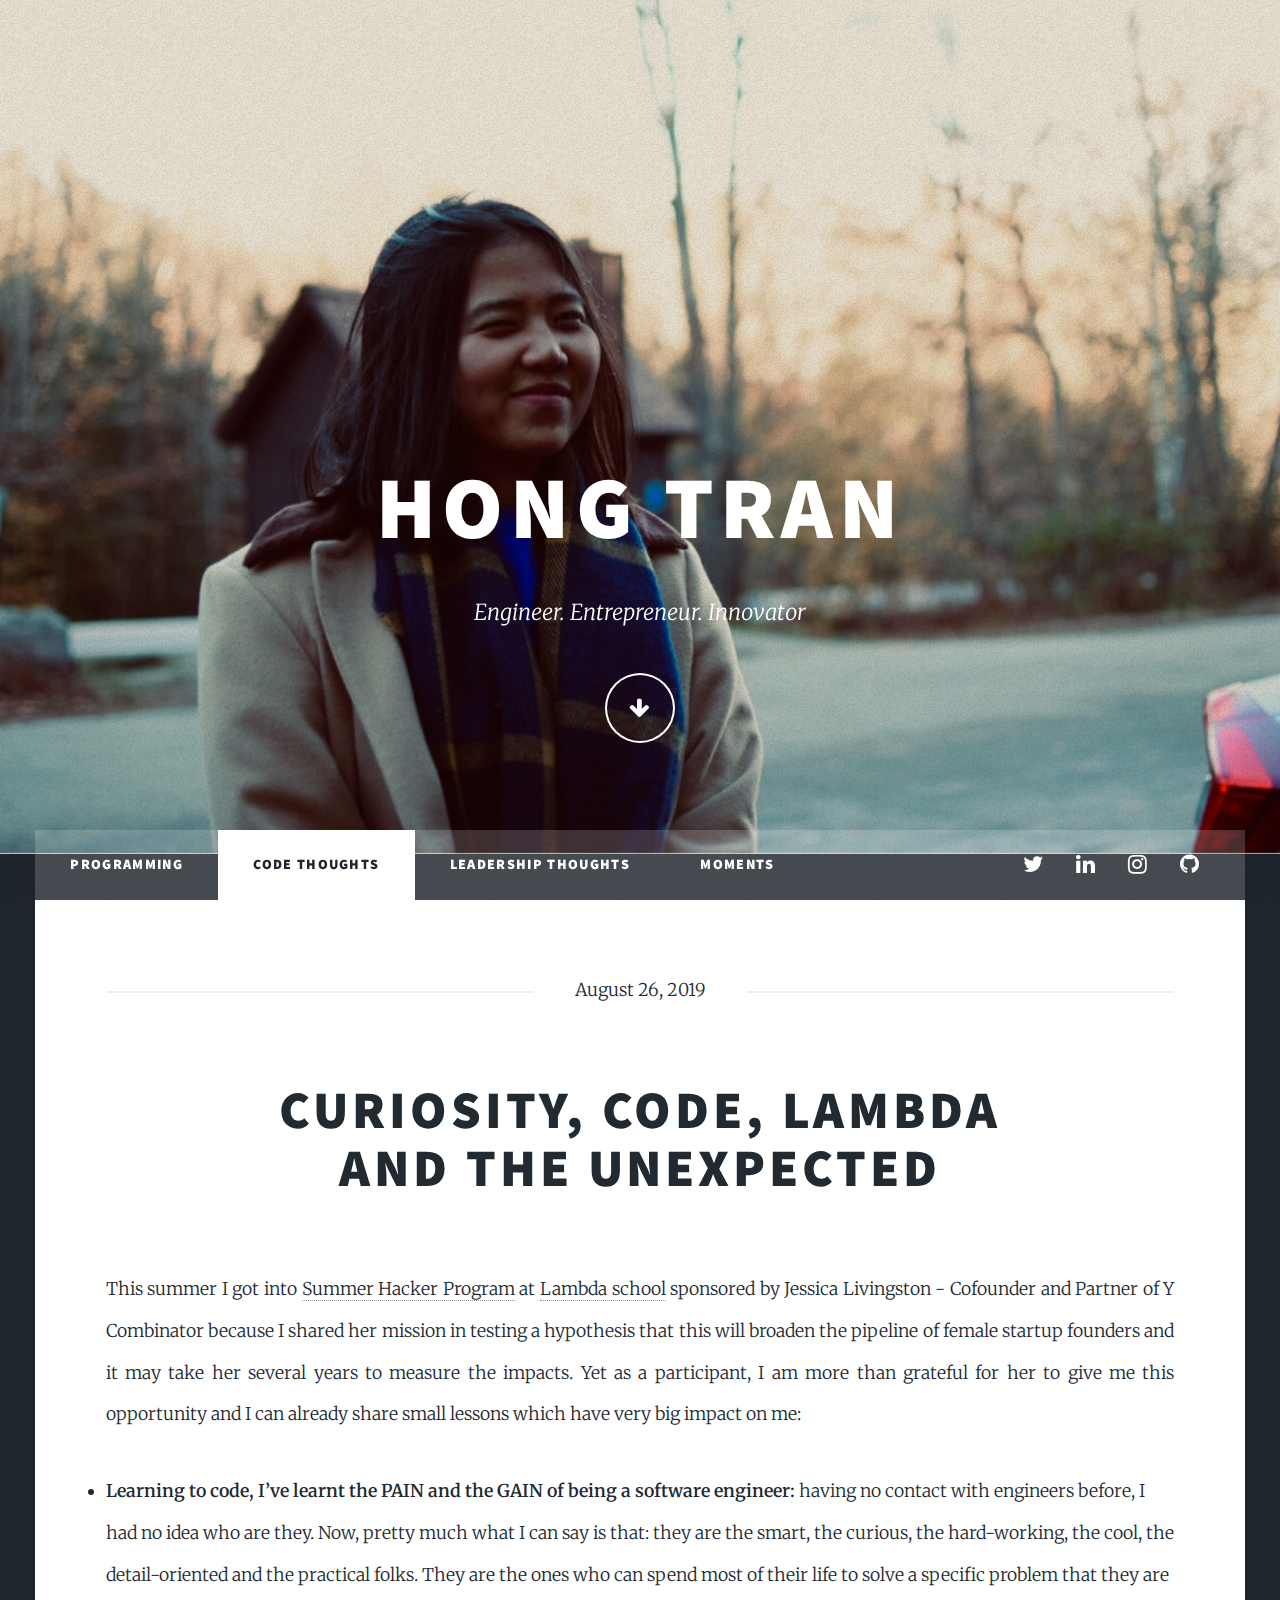
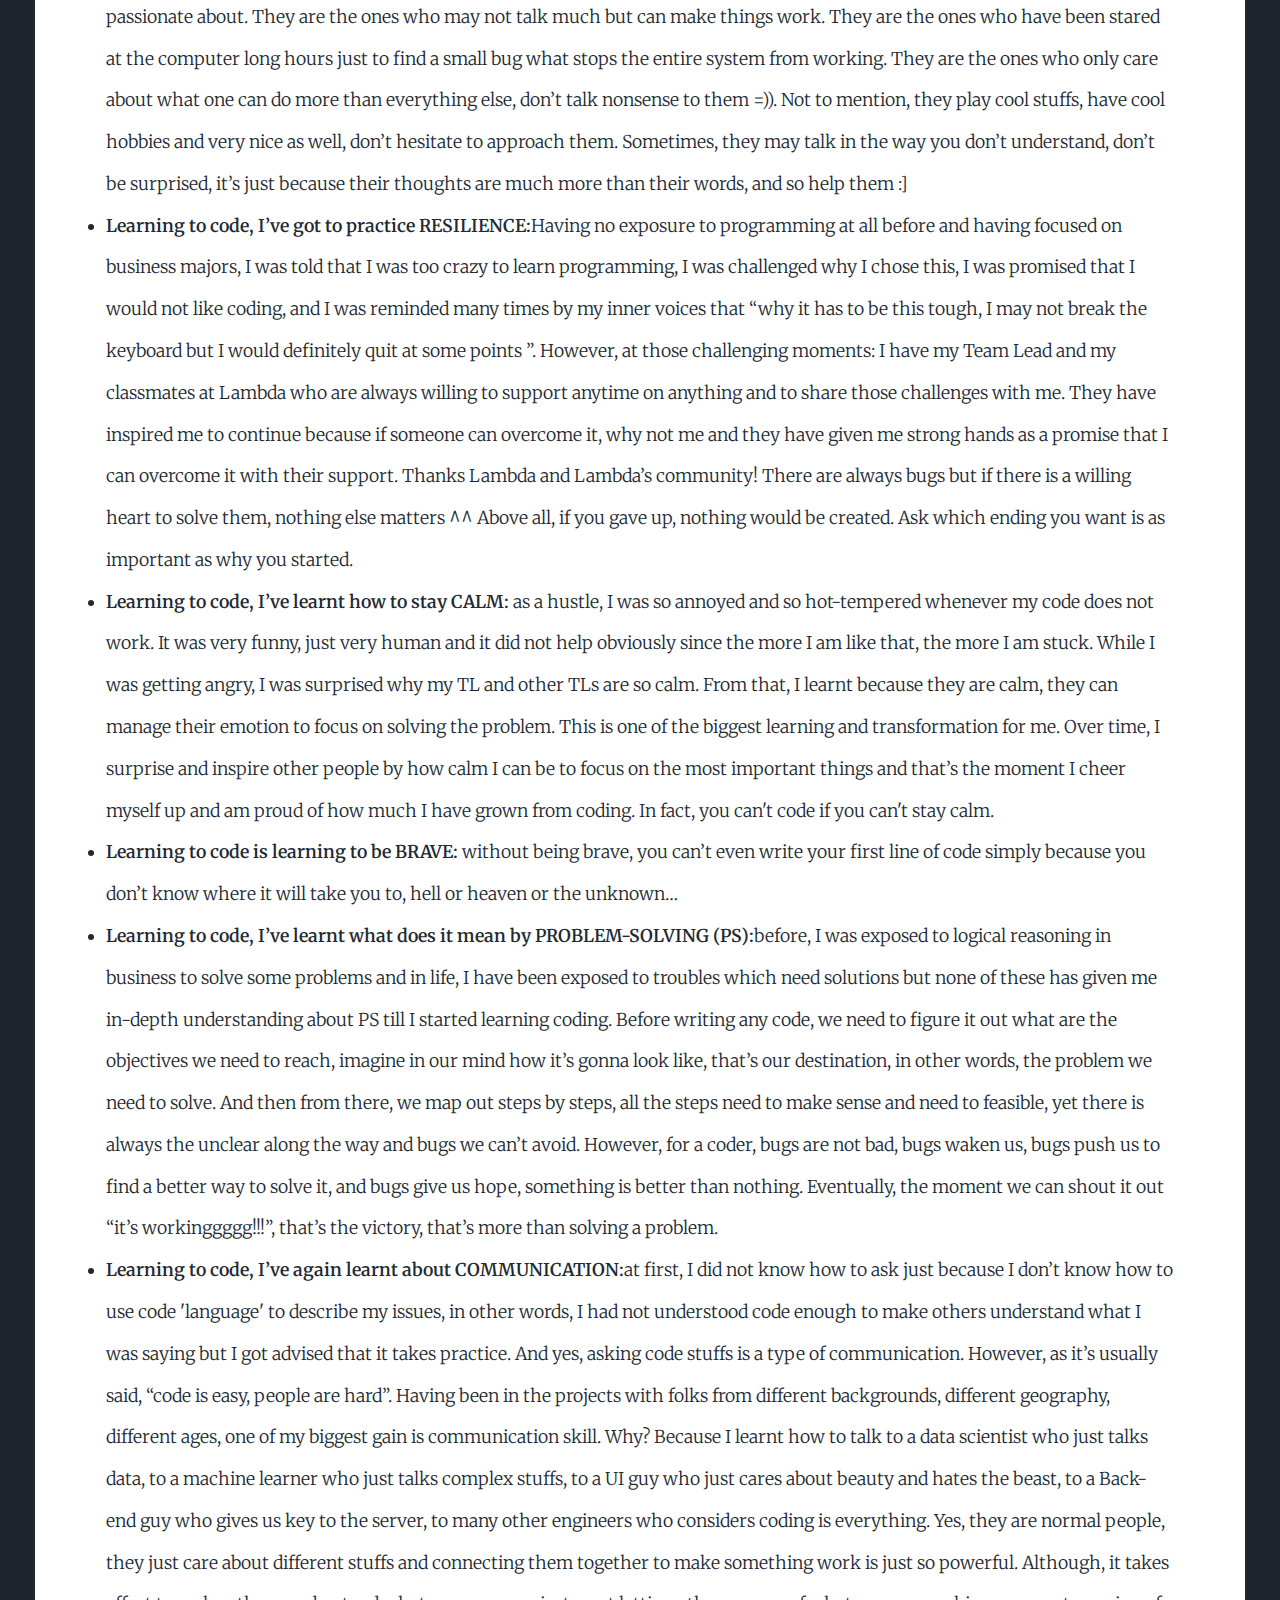
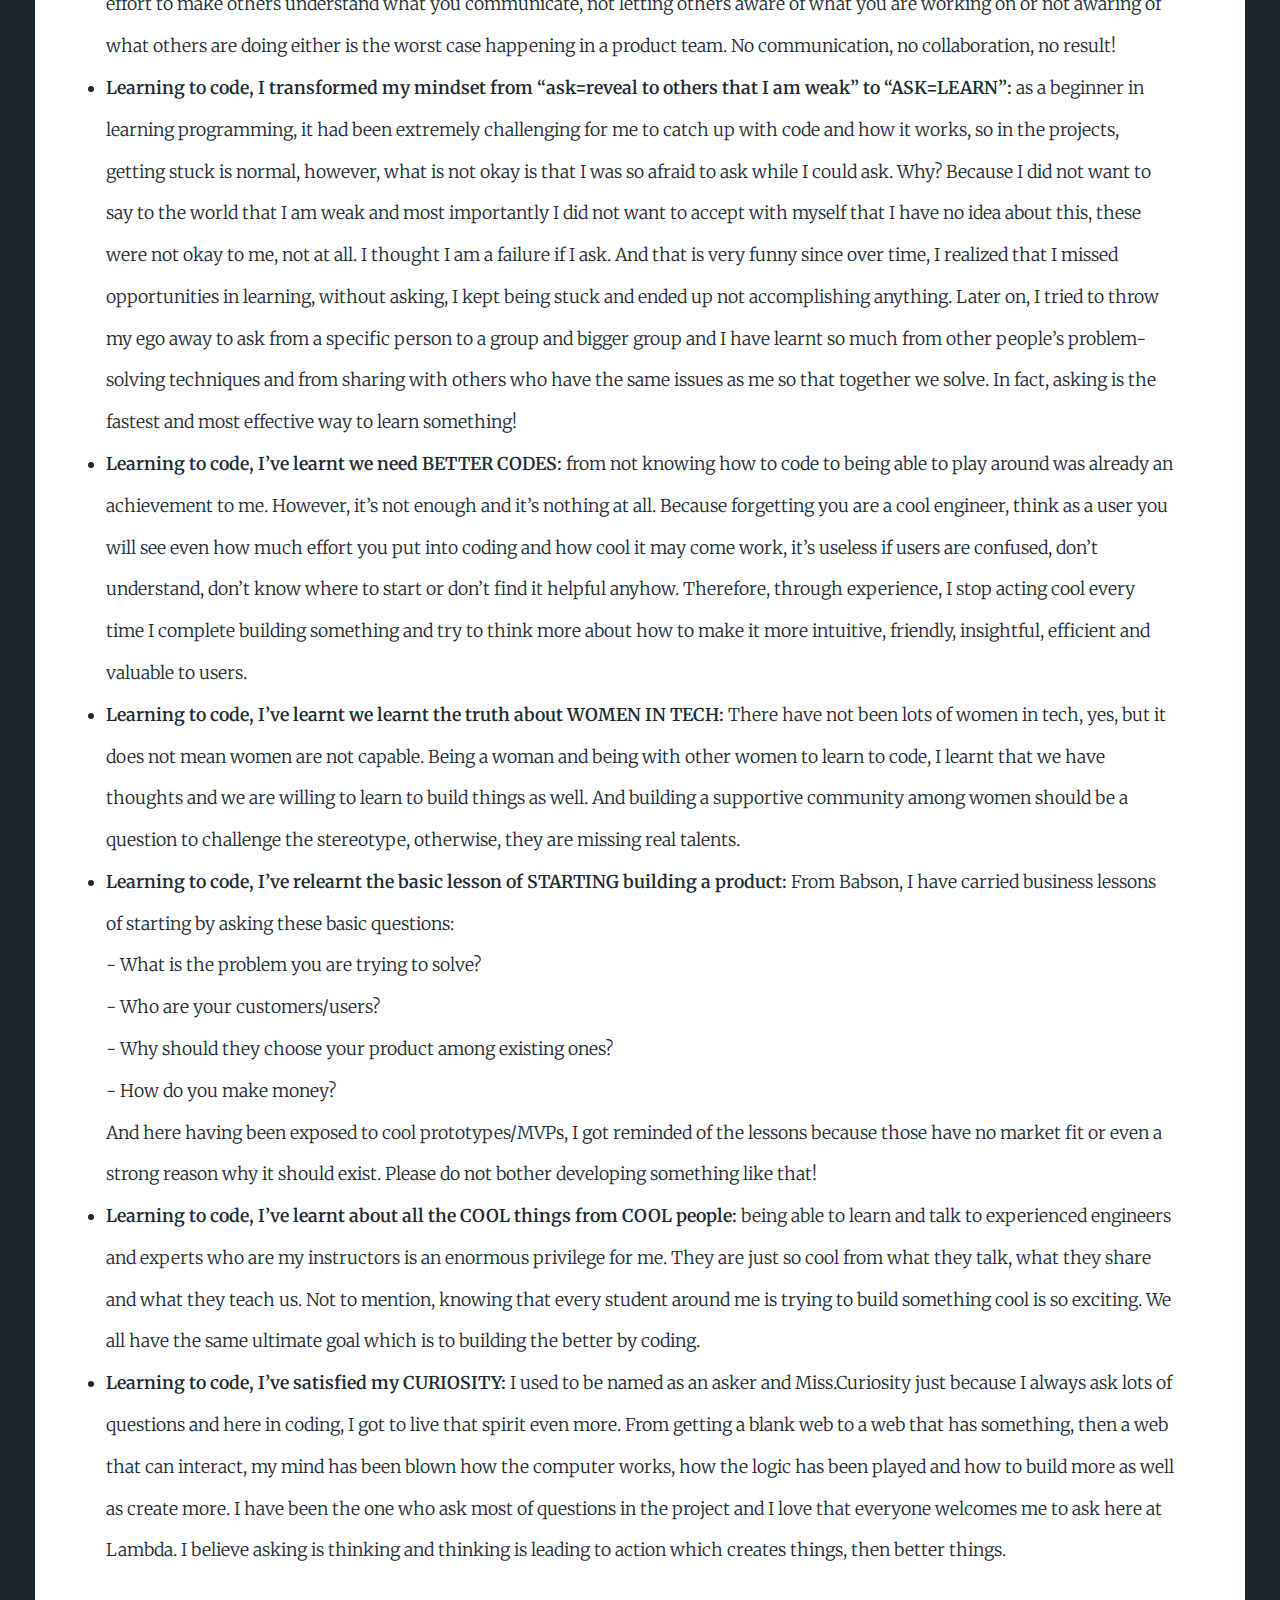
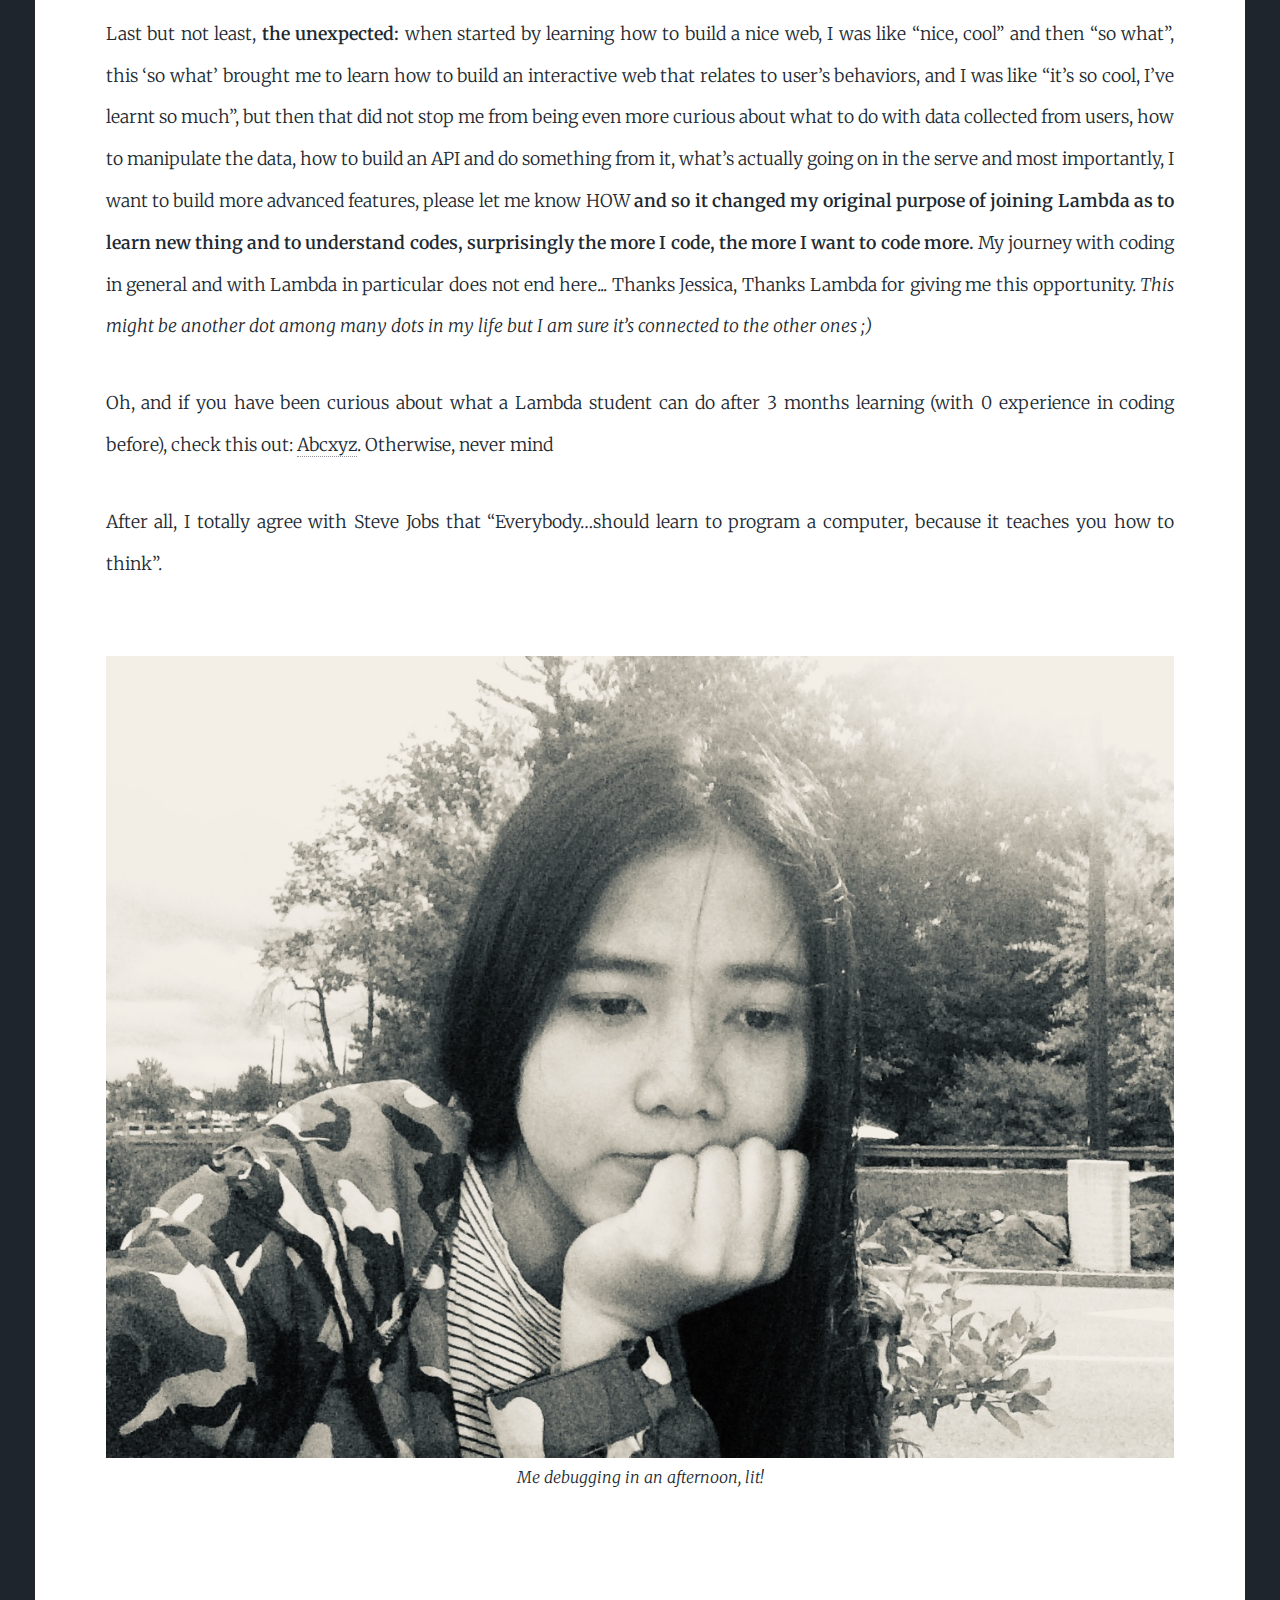
==== Code.html @ 9d44ca0e "added more" ====
<!DOCTYPE HTML>

<html>
    <head>
		<title>Hong Tran's portfolio</title>
		<meta charset="utf-8" />
		<meta name="viewport" content="width=device-width, initial-scale=1, user-scalable=no" />
		<link rel="stylesheet" href="assets/css/main.css" />
		<noscript><link rel="stylesheet" href="assets/css/noscript.css" /></noscript>
    </head>
    <body class="is-preload">
        <!-- Wrapper -->
			<div id="wrapper" class="fade-in">
                <!-- Intro -->
				<div id="intro">
                    <h1>Hong Tran</h1>
                    <p> Engineer. Entrepreneur. Innovator <a href="https://html5up.net/license"></a></p>
                        <ul class="actions">
                            <li><a href="#header" class="button icon solo fa-arrow-down scrolly">Continue</a></li>
                            </ul>
                </div>
    
                <!-- Header -->
                <header id="header">
                    <a href="Life.html" class="logo">My portfolio</a>
                </header>
    
                <!-- Nav -->
                <nav id="nav">
                    <ul class="links">
                        <!-- <li><a href="index.html">Entrepreneurship</a></li> -->
                        <li><a href="Programming.html">Programming</a></li>
                        <!-- <li><a href="Strategy.html">Strategy</a></li> -->
                        <li class="active"><a href="Code.html">Code Thoughts</a></li>
                        <li><a href="Leadership.html">Leadership Thoughts</a></li>
                        <li><a href="Moments.html">Moments</a></li>
                    </ul>
                    <ul class="icons">
                        <li><a href="https://twitter.com/hongtranjessie" class="icon fa-twitter"><span class="label">Twitter</span></a></li>
                        <li><a href="https://www.linkedin.com/in/hong-tran-35970286/" class="icon fa-linkedin"><span class="label">Facebook</span></a></li>
                        <li><a href="https://www.instagram.com/hongtrantt/" class="icon fa-instagram"><span class="label">Instagram</span></a></li>
                        <li><a href="https://github.com/Jessiehongtran" class="icon fa-github"><span class="label">GitHub</span></a></li>
                    </ul>
                </nav>
                        
    
                <!-- Main -->
                <div id="main">

                    <section class="post">
                        <header class="major">
                            <span class="date">August 26, 2019</span>
                            <h1>Curiosity, code, Lambda<br />
                                and the unexpected</h1>
                        </header>
                        <p>This summer I got into <a href="http://foundersatwork.posthaven.com/why-i-started-the-summer-hackers-program">Summer Hacker Program</a> at <a href="https://lambdaschool.com/">Lambda school</a> sponsored by Jessica Livingston - Cofounder and Partner of Y Combinator because I shared her mission in testing a hypothesis that this will broaden the pipeline of female startup founders and it may take her several years to measure the impacts. Yet as a participant, I am more than grateful for her to give me this opportunity and I can already share small lessons which have very big impact on me: </p>
                        <li><b>Learning to code, I’ve learnt the PAIN and the GAIN of being a software engineer:</b> having no contact with engineers before, I had no idea who are they. Now, pretty much what I can say is that: they are the smart, the curious, the hard-working, the cool, the detail-oriented and the practical folks. They are the ones who can spend most of their life to solve a specific problem that they are passionate about. They are the ones who may not talk much but can make things work. They are the ones who have been stared at the computer long hours just to find a small bug what stops the entire system from working. They are the ones who only care about what one can do more than everything else, don’t talk nonsense to them =)). Not to mention, they play cool stuffs, have cool hobbies and very nice as well, don’t hesitate to approach them. Sometimes, they may talk in the way you don’t understand, don’t be surprised, it’s just because their thoughts are much more than their words, and so help them :] </li>
                        <li><b>Learning to code, I’ve got to practice RESILIENCE:</b>Having no exposure to programming at all before and having focused on business majors, I was told that I was too crazy to learn programming, I was challenged why I chose this, I was promised that I would not like coding, and I was reminded many times by my inner voices that “why it has to be this tough, I may not break the keyboard but I would definitely quit at some points ”. However, at those challenging moments: I have my Team Lead and my classmates at Lambda who are always willing to support anytime on anything and to share those challenges with me. They have inspired me to continue because if someone can overcome it, why not me and they have given me strong hands as a promise that I can overcome it with their support. Thanks Lambda and Lambda’s community! There are always bugs but if there is a willing heart to solve them, nothing else matters ^^ Above all, if you gave up, nothing would be created. Ask which ending you want is as important as why you started. </li>
                        <li><b>Learning to code, I’ve learnt how to stay CALM: </b>as a hustle, I was so annoyed and so hot-tempered whenever my code does not work. It was very funny, just very human and it did not help obviously since the more I am like that, the more I am stuck. While I was getting angry, I was surprised why my TL and other TLs are so calm. From that, I learnt because they are calm, they can manage their emotion to focus on solving the problem. This is one of the biggest learning and transformation for me. Over time, I surprise and inspire other people by how calm I can be to focus on the most important things and that’s the moment I cheer myself up and am proud of how much I have grown from coding. In fact, you can't code if you can't stay calm. </li>
                        <li><b>Learning to code is learning to be BRAVE: </b>without being brave, you can’t even write your first line of code simply because you don’t know where it will take you to, hell or heaven or the unknown…</li>
                        <li><b>Learning to code, I’ve learnt what does it mean by PROBLEM-SOLVING (PS):</b>before, I was exposed to logical reasoning in business to solve some problems and in life, I have been exposed to troubles which need solutions but none of these has given me in-depth understanding about PS till I started learning coding. Before writing any code, we need to figure it out what are the objectives we need to reach, imagine in our mind how it’s gonna look like, that’s our destination, in other words, the problem we need to solve. And then from there, we map out steps by steps, all the steps need to make sense and need to feasible, yet there is always the unclear along the way and bugs we can’t avoid. However, for a coder, bugs are not bad, bugs waken us, bugs push us to find a better way to solve it, and bugs give us hope, something is better than nothing. Eventually, the moment we can shout it out “it’s workinggggg!!!”, that’s the victory, that’s more than solving a problem. </li>
                        <li><b>Learning to code, I’ve again learnt about COMMUNICATION:</b>at first, I did not know how to ask just because I don’t know how to use code 'language' to describe my issues, in other words, I had not understood code enough to make others understand what I was saying but I got advised that it takes practice. And yes, asking code stuffs is a type of communication. However, as it’s usually said, “code is easy, people are hard”. Having been in the projects with folks from different backgrounds, different geography, different ages, one of my biggest gain is communication skill. Why? Because I learnt how to talk to a data scientist who just talks data, to a machine learner who just talks complex stuffs, to a UI guy who just cares about beauty and hates the beast, to a Back-end guy who gives us key to the server, to many other engineers who considers coding is everything. Yes, they are normal people, they just care about different stuffs and connecting them together to make something work is just so powerful. Although, it takes effort to make others understand what you communicate, not letting others aware of what you are working on or not awaring of what others are doing either is the worst case happening in a product team. No communication, no collaboration, no result!</li>
                        <li><b>Learning to code, I transformed my mindset from “ask=reveal to others that I am weak” to “ASK=LEARN”: </b>as a beginner in learning programming, it had been extremely challenging for me to catch up with code and how it works, so in the projects, getting stuck is normal, however, what is not okay is that I was so afraid to ask while I could ask. Why? Because I did not want to say to the world that I am weak and most importantly I did not want to accept with myself that I have no idea about this, these were not okay to me, not at all. I thought I am a failure if I ask. And that is very funny since over time, I realized that I missed opportunities in learning, without asking, I kept being stuck and ended up not accomplishing anything. Later on, I tried to throw my ego away to ask from a specific person to a group and bigger group and I have learnt so much from other people’s problem-solving techniques and from sharing with others who have the same issues as me so that together we solve. In fact, asking is the fastest and most effective way to learn something!</li>
                        <li><b>Learning to code, I’ve learnt we need BETTER CODES: </b>from not knowing how to code to being able to play around was already an achievement to me. However, it’s not enough and it’s nothing at all. Because forgetting you are a cool engineer, think as a user you will see even how much effort you put into coding and how cool it may come work, it’s useless if users are confused, don’t understand, don’t know where to start or don’t find it helpful anyhow. Therefore, through experience, I stop acting cool every time I complete building something and try to think more about how to make it more intuitive, friendly, insightful, efficient and valuable to users.  </li>
                        <li><b>Learning to code, I’ve learnt we learnt the truth about WOMEN IN TECH: </b>There have not been lots of women in tech, yes,  but it does not mean women are not capable. Being a woman and being with other women to learn to code, I learnt that we have thoughts and we are willing to learn to build things as well. And building a supportive community among women should be a question to challenge the stereotype, otherwise, they are missing real talents. </li>
                        <li><b>Learning to code, I’ve relearnt the basic lesson of STARTING building a product: </b>From Babson, I have carried business lessons of starting by asking these basic questions: 
                        </br>-	What is the problem you are trying to solve?
                        </br>-	Who are your customers/users?
                        </br>-	Why should they choose your product among existing ones?
                        </br>-	How do you make money? 
                        </br>   And here having been exposed to cool prototypes/MVPs, I got reminded of the lessons because those have no market fit or even a strong reason why it should exist. Please do not bother developing something like that!
                            </li>
                        <li><b>Learning to code, I’ve learnt about all the COOL things from COOL people: </b>being able to learn and talk to experienced engineers and experts who are my instructors is an enormous privilege for me. They are just so cool from what they talk, what they share and what they teach us. Not to mention, knowing that every student around me is trying to build something cool is so exciting. We all have the same ultimate goal which is to building the better by coding. </li>
                        <li><b>Learning to code, I’ve satisfied my CURIOSITY: </b>I used to be named as an asker and Miss.Curiosity just because I always ask lots of questions and here in coding, I got to live that spirit even more. From getting a blank web to a web that has something, then a web that can interact, my mind has been blown how the computer works, how the logic has been played and how to build more as well as create more. I have been the one who ask most of questions in the project and I love that everyone welcomes me to ask here at Lambda. I believe asking is thinking and thinking is leading to action which creates things, then better things. </li>
                        </br><p>Last but not least, <b>the unexpected:</b> when started by learning how to build a nice web, I was like “nice, cool” and then “so what”, this ‘so what’ brought me to learn how to build an interactive web that relates to user’s behaviors, and I was like “it’s so cool, I’ve learnt so much”, but then that did not stop me from being even more curious about what to do with data collected from users, how to manipulate the data, how to build an API and do something from it, what’s actually going on in the serve and most importantly, I want to build more advanced features, please let me know HOW <b>and so it changed my original purpose of joining Lambda as to learn new thing and to understand codes, surprisingly the more I code, the more I want to code more.</b> My journey with coding in general and with Lambda in particular does not end here... Thanks Jessica, Thanks Lambda for giving me this opportunity.<i> This might be another dot among many dots in my life but I am sure it’s connected to the other ones ;)</i></p>
                        <p>
                            Oh, and if you have been curious about what a Lambda student can do after 3 months learning (with 0 experience in coding before), check this out: <a href="/Programming.html">Abcxyz</a>. Otherwise, never mind</p>
                        <p>After all, I totally agree with Steve Jobs that “Everybody…should learn to program a computer, because it teaches you how to think”. 

                        <!-- </br> <i> P/s: Being a coder is being a life long learner, if you share the passion in coding or anything relating to code, feel free to connect with me: jessiehongttt@gmail.com </i> -->
                    </p>
                        <div class="image main">
                            <img src="images/mecode.jpg" alt="" />
                            <p class="caption"><i>Me debugging in an afternoon, lit!</i></p>
                        </div>
                    </section>

                </div>
            </div>

        <!-- Scripts -->
			<script src="assets/js/jquery.min.js"></script>
			<script src="assets/js/jquery.scrollex.min.js"></script>
			<script src="assets/js/jquery.scrolly.min.js"></script>
			<script src="assets/js/browser.min.js"></script>
			<script src="assets/js/breakpoints.min.js"></script>
			<script src="assets/js/util.js"></script>
			<script src="assets/js/main.js"></script>
    </body>
</html>
---- assets/css/main.css ----
@import url(font-awesome.min.css);
@import url("https://fonts.googleapis.com/css?family=Merriweather:300,700,300italic,700italic|Source+Sans+Pro:900");

/*
	Massively by HTML5 UP
	html5up.net | @ajlkn
	Free for personal and commercial use under the CCA 3.0 license (html5up.net/license)
*/

html, body, div, span, applet, object,
iframe, h1, h2, h3, h4, h5, h6, p, blockquote,
pre, a, abbr, acronym, address, big, cite,
code, del, dfn, em, img, ins, kbd, q, s, samp,
small, strike, strong, sub, sup, tt, var, b,
u, i, center, dl, dt, dd, ol, ul, li, fieldset,
form, label, legend, table, caption, tbody,
tfoot, thead, tr, th, td, article, aside,
canvas, details, embed, figure, figcaption,
footer, header, hgroup, menu, nav, output, ruby,
section, summary, time, mark, audio, video {
	margin: 0;
	padding: 0;
	border: 0;
	font-size: 100%;
	font: inherit;
	vertical-align: baseline;}

article, aside, details, figcaption, figure,
footer, header, hgroup, menu, nav, section {
	display: block;}

body {
	line-height: 1;
}

ol, ul {
	list-style: none;
}

blockquote, q {
	quotes: none;
}

	blockquote:before, blockquote:after, q:before, q:after {
		content: '';
		content: none;
	}

table {
	border-collapse: collapse;
	border-spacing: 0;
}

body {
	-webkit-text-size-adjust: none;
}

mark {
	background-color: transparent;
	color: inherit;
}

input::-moz-focus-inner {
	border: 0;
	padding: 0;
}

input, select, textarea {
	-moz-appearance: none;
	-webkit-appearance: none;
	-ms-appearance: none;
	appearance: none;
}

/* Basic */

	@-ms-viewport {
		width: device-width;
	}

	body {
		-ms-overflow-style: scrollbar;
	}

	@media screen and (max-width: 480px) {

		html, body {
			min-width: 320px;
		}

	}

	html {
		box-sizing: border-box;
	}

	*, *:before, *:after {
		box-sizing: inherit;
	}

	body {
		background-color: #1e252d;
	}

		body.is-preload *, body.is-preload *:before, body.is-preload *:after {
			-moz-animation: none !important;
			-webkit-animation: none !important;
			-ms-animation: none !important;
			animation: none !important;
			-moz-transition: none !important;
			-webkit-transition: none !important;
			-ms-transition: none !important;
			transition: none !important;
		}

/* Type */

	html {
		font-size: 62.5%;
	}

		@media screen and (max-width: 1680px) {

			html {
				font-size: 1.2rem;
			}

		}

		@media screen and (max-width: 1280px) {

			html {
				font-size: 1.1rem;
			}

		}

		@media screen and (max-width: 360px) {

			html {
				font-size: 1.1rem;
			}

		}

	body {
		color: #212931;
	}

	body, input, select, textarea {
		font-family: "Merriweather", Georgia, serif;
		font-weight: 300;
		font-size: 1rem;
		line-height: 2.375;
	}

	a {
		-moz-transition: color 0.2s ease-in-out, background-color 0.2s ease-in-out, border-color 0.2s ease-in-out, box-shadow 0.2s ease-in-out;
		-webkit-transition: color 0.2s ease-in-out, background-color 0.2s ease-in-out, border-color 0.2s ease-in-out, box-shadow 0.2s ease-in-out;
		-ms-transition: color 0.2s ease-in-out, background-color 0.2s ease-in-out, border-color 0.2s ease-in-out, box-shadow 0.2s ease-in-out;
		transition: color 0.2s ease-in-out, background-color 0.2s ease-in-out, border-color 0.2s ease-in-out, box-shadow 0.2s ease-in-out;
		border-bottom: dotted 1px;
		text-decoration: none;
	}

		a:hover {
			border-bottom-color: transparent;
		}

	strong, b {
		font-weight: 600;
	}

	em, i {
		font-style: italic;
	}

	p {
		text-align: justify;
		margin: 0 0 2rem 0;
	}

	h1, h2, h3, h4, h5, h6 {
		font-family: "Source Sans Pro", Helvetica, sans-serif;
		font-weight: 900;
		line-height: 1.5;
		letter-spacing: 0.075em;
		text-transform: uppercase;
		margin: 0 0 1rem 0;
	}

		h1 a, h2 a, h3 a, h4 a, h5 a, h6 a {
			border-bottom: 0;
			color: inherit;
			text-decoration: none;
		}

	h1 {
		font-size: 4rem;
		line-height: 1.1;
		margin: 0 0 2rem 0;
	}

	h2 {
		font-size: 1.75rem;
		line-height: 1.3;
		margin: 0 0 1.5rem 0;
	}

	h3 {
		font-size: 1.25rem;
		margin: 0 0 1.5rem 0;
	}

	h4 {
		font-size: 1rem;
	}

	h5 {
		font-size: 0.9rem;
	}

	h6 {
		font-size: 0.8rem;
	}

	sub {
		font-size: 0.8rem;
		position: relative;
		top: 0.5rem;
	}

	sup {
		font-size: 0.8rem;
		position: relative;
		top: -0.5rem;
	}

	blockquote {
		border-left: solid 4px;
		font-style: italic;
		margin: 0 0 2rem 0;
		padding: 0.5rem 0 0.5rem 2rem;
	}

	code {
		border: solid 2px;
		font-family: "Courier New", monospace;
		font-size: 0.9rem;
		margin: 0 0.25rem;
		padding: 0.25rem 0.65rem;
	}

	pre {
		-webkit-overflow-scrolling: touch;
		font-family: "Courier New", monospace;
		font-size: 0.9rem;
		margin: 0 0 2rem 0;
	}

		pre code {
			display: block;
			line-height: 1.75;
			padding: 1rem 1.5rem;
			overflow-x: auto;
		}

	hr {
		border: 0;
		border-bottom: solid 2px;
		margin: 3rem 0;
	}

		hr.major {
			margin: 5rem 0;
		}

	.align-left {
		text-align: left;
	}

	.align-center {
		text-align: center;
	}

	.align-right {
		text-align: right;
	}

	input, select, textarea {
		color: #212931;
	}

	a {
		color: #212931;
		border-bottom-color: rgba(33, 41, 49, 0.5);
	}

		a:hover {
			border-bottom-color: transparent;
			color: #18bfef !important;
		}

	strong, b {
		color: #212931;
	}

	h1, h2, h3, h4, h5, h6 {
		color: #212931;
	}

	blockquote {
		border-left-color: #eeeeee;
	}

	code {
		background: rgba(220, 220, 220, 0.25);
		border-color: #eeeeee;
	}

	hr {
		border-bottom-color: #eeeeee;
	}

/* Row */

	.row {
		display: flex;
		flex-wrap: wrap;
		box-sizing: border-box;
		align-items: stretch;
	}

		.row > * {
			box-sizing: border-box;
		}

		.row.gtr-uniform > * > :last-child {
			margin-bottom: 0;
		}

		.row.aln-left {
			justify-content: flex-start;
		}

		.row.aln-center {
			justify-content: center;
		}

		.row.aln-right {
			justify-content: flex-end;
		}

		.row.aln-top {
			align-items: flex-start;
		}

		.row.aln-middle {
			align-items: center;
		}

		.row.aln-bottom {
			align-items: flex-end;
		}

		.row > .imp {
			order: -1;
		}

		.row > .col-1 {
			width: 8.3333333333%;
		}

		.row > .off-1 {
			margin-left: 8.3333333333%;
		}

		.row > .col-2 {
			width: 16.6666666667%;
		}

		.row > .off-2 {
			margin-left: 16.6666666667%;
		}

		.row > .col-3 {
			width: 25%;
		}

		.row > .off-3 {
			margin-left: 25%;
		}

		.row > .col-4 {
			width: 33.3333333333%;
		}

		.row > .off-4 {
			margin-left: 33.3333333333%;
		}

		.row > .col-5 {
			width: 41.6666666667%;
		}

		.row > .off-5 {
			margin-left: 41.6666666667%;
		}

		.row > .col-6 {
			width: 50%;
		}

		.row > .off-6 {
			margin-left: 50%;
		}

		.row > .col-7 {
			width: 58.3333333333%;
		}

		.row > .off-7 {
			margin-left: 58.3333333333%;
		}

		.row > .col-8 {
			width: 66.6666666667%;
		}

		.row > .off-8 {
			margin-left: 66.6666666667%;
		}

		.row > .col-9 {
			width: 75%;
		}

		.row > .off-9 {
			margin-left: 75%;
		}

		.row > .col-10 {
			width: 83.3333333333%;
		}

		.row > .off-10 {
			margin-left: 83.3333333333%;
		}

		.row > .col-11 {
			width: 91.6666666667%;
		}

		.row > .off-11 {
			margin-left: 91.6666666667%;
		}

		.row > .col-12 {
			width: 100%;
		}

		.row > .off-12 {
			margin-left: 100%;
		}

		.row.gtr-0 {
			margin-top: 0;
			margin-left: 0rem;
		}

			.row.gtr-0 > * {
				padding: 0 0 0 0rem;
			}

			.row.gtr-0.gtr-uniform {
				margin-top: 0rem;
			}

				.row.gtr-0.gtr-uniform > * {
					padding-top: 0rem;
				}

		.row.gtr-25 {
			margin-top: 0;
			margin-left: -0.375rem;
		}

			.row.gtr-25 > * {
				padding: 0 0 0 0.375rem;
			}

			.row.gtr-25.gtr-uniform {
				margin-top: -0.375rem;
			}

				.row.gtr-25.gtr-uniform > * {
					padding-top: 0.375rem;
				}

		.row.gtr-50 {
			margin-top: 0;
			margin-left: -0.75rem;
		}

			.row.gtr-50 > * {
				padding: 0 0 0 0.75rem;
			}

			.row.gtr-50.gtr-uniform {
				margin-top: -0.75rem;
			}

				.row.gtr-50.gtr-uniform > * {
					padding-top: 0.75rem;
				}

		.row {
			margin-top: 0;
			margin-left: -1.5rem;
		}

			.row > * {
				padding: 0 0 0 1.5rem;
			}

			.row.gtr-uniform {
				margin-top: -1.5rem;
			}

				.row.gtr-uniform > * {
					padding-top: 1.5rem;
				}

		.row.gtr-150 {
			margin-top: 0;
			margin-left: -2.25rem;
		}

			.row.gtr-150 > * {
				padding: 0 0 0 2.25rem;
			}

			.row.gtr-150.gtr-uniform {
				margin-top: -2.25rem;
			}

				.row.gtr-150.gtr-uniform > * {
					padding-top: 2.25rem;
				}

		.row.gtr-200 {
			margin-top: 0;
			margin-left: -3rem;
		}

			.row.gtr-200 > * {
				padding: 0 0 0 3rem;
			}

			.row.gtr-200.gtr-uniform {
				margin-top: -3rem;
			}

				.row.gtr-200.gtr-uniform > * {
					padding-top: 3rem;
				}

		@media screen and (max-width: 1680px) {

			.row {
				display: flex;
				flex-wrap: wrap;
				box-sizing: border-box;
				align-items: stretch;
			}

				.row > * {
					box-sizing: border-box;
				}

				.row.gtr-uniform > * > :last-child {
					margin-bottom: 0;
				}

				.row.aln-left {
					justify-content: flex-start;
				}

				.row.aln-center {
					justify-content: center;
				}

				.row.aln-right {
					justify-content: flex-end;
				}

				.row.aln-top {
					align-items: flex-start;
				}

				.row.aln-middle {
					align-items: center;
				}

				.row.aln-bottom {
					align-items: flex-end;
				}

				.row > .imp-xlarge {
					order: -1;
				}

				.row > .col-1-xlarge {
					width: 8.3333333333%;
				}

				.row > .off-1-xlarge {
					margin-left: 8.3333333333%;
				}

				.row > .col-2-xlarge {
					width: 16.6666666667%;
				}

				.row > .off-2-xlarge {
					margin-left: 16.6666666667%;
				}

				.row > .col-3-xlarge {
					width: 25%;
				}

				.row > .off-3-xlarge {
					margin-left: 25%;
				}

				.row > .col-4-xlarge {
					width: 33.3333333333%;
				}

				.row > .off-4-xlarge {
					margin-left: 33.3333333333%;
				}

				.row > .col-5-xlarge {
					width: 41.6666666667%;
				}

				.row > .off-5-xlarge {
					margin-left: 41.6666666667%;
				}

				.row > .col-6-xlarge {
					width: 50%;
				}

				.row > .off-6-xlarge {
					margin-left: 50%;
				}

				.row > .col-7-xlarge {
					width: 58.3333333333%;
				}

				.row > .off-7-xlarge {
					margin-left: 58.3333333333%;
				}

				.row > .col-8-xlarge {
					width: 66.6666666667%;
				}

				.row > .off-8-xlarge {
					margin-left: 66.6666666667%;
				}

				.row > .col-9-xlarge {
					width: 75%;
				}

				.row > .off-9-xlarge {
					margin-left: 75%;
				}

				.row > .col-10-xlarge {
					width: 83.3333333333%;
				}

				.row > .off-10-xlarge {
					margin-left: 83.3333333333%;
				}

				.row > .col-11-xlarge {
					width: 91.6666666667%;
				}

				.row > .off-11-xlarge {
					margin-left: 91.6666666667%;
				}

				.row > .col-12-xlarge {
					width: 100%;
				}

				.row > .off-12-xlarge {
					margin-left: 100%;
				}

				.row.gtr-0 {
					margin-top: 0;
					margin-left: 0rem;
				}

					.row.gtr-0 > * {
						padding: 0 0 0 0rem;
					}

					.row.gtr-0.gtr-uniform {
						margin-top: 0rem;
					}

						.row.gtr-0.gtr-uniform > * {
							padding-top: 0rem;
						}

				.row.gtr-25 {
					margin-top: 0;
					margin-left: -0.375rem;
				}

					.row.gtr-25 > * {
						padding: 0 0 0 0.375rem;
					}

					.row.gtr-25.gtr-uniform {
						margin-top: -0.375rem;
					}

						.row.gtr-25.gtr-uniform > * {
							padding-top: 0.375rem;
						}

				.row.gtr-50 {
					margin-top: 0;
					margin-left: -0.75rem;
				}

					.row.gtr-50 > * {
						padding: 0 0 0 0.75rem;
					}

					.row.gtr-50.gtr-uniform {
						margin-top: -0.75rem;
					}

						.row.gtr-50.gtr-uniform > * {
							padding-top: 0.75rem;
						}

				.row {
					margin-top: 0;
					margin-left: -1.5rem;
				}

					.row > * {
						padding: 0 0 0 1.5rem;
					}

					.row.gtr-uniform {
						margin-top: -1.5rem;
					}

						.row.gtr-uniform > * {
							padding-top: 1.5rem;
						}

				.row.gtr-150 {
					margin-top: 0;
					margin-left: -2.25rem;
				}

					.row.gtr-150 > * {
						padding: 0 0 0 2.25rem;
					}

					.row.gtr-150.gtr-uniform {
						margin-top: -2.25rem;
					}

						.row.gtr-150.gtr-uniform > * {
							padding-top: 2.25rem;
						}

				.row.gtr-200 {
					margin-top: 0;
					margin-left: -3rem;
				}

					.row.gtr-200 > * {
						padding: 0 0 0 3rem;
					}

					.row.gtr-200.gtr-uniform {
						margin-top: -3rem;
					}

						.row.gtr-200.gtr-uniform > * {
							padding-top: 3rem;
						}

		}

		@media screen and (max-width: 1280px) {

			.row {
				display: flex;
				flex-wrap: wrap;
				box-sizing: border-box;
				align-items: stretch;
			}

				.row > * {
					box-sizing: border-box;
				}

				.row.gtr-uniform > * > :last-child {
					margin-bottom: 0;
				}

				.row.aln-left {
					justify-content: flex-start;
				}

				.row.aln-center {
					justify-content: center;
				}

				.row.aln-right {
					justify-content: flex-end;
				}

				.row.aln-top {
					align-items: flex-start;
				}

				.row.aln-middle {
					align-items: center;
				}

				.row.aln-bottom {
					align-items: flex-end;
				}

				.row > .imp-large {
					order: -1;
				}

				.row > .col-1-large {
					width: 8.3333333333%;
				}

				.row > .off-1-large {
					margin-left: 8.3333333333%;
				}

				.row > .col-2-large {
					width: 16.6666666667%;
				}

				.row > .off-2-large {
					margin-left: 16.6666666667%;
				}

				.row > .col-3-large {
					width: 25%;
				}

				.row > .off-3-large {
					margin-left: 25%;
				}

				.row > .col-4-large {
					width: 33.3333333333%;
				}

				.row > .off-4-large {
					margin-left: 33.3333333333%;
				}

				.row > .col-5-large {
					width: 41.6666666667%;
				}

				.row > .off-5-large {
					margin-left: 41.6666666667%;
				}

				.row > .col-6-large {
					width: 50%;
				}

				.row > .off-6-large {
					margin-left: 50%;
				}

				.row > .col-7-large {
					width: 58.3333333333%;
				}

				.row > .off-7-large {
					margin-left: 58.3333333333%;
				}

				.row > .col-8-large {
					width: 66.6666666667%;
				}

				.row > .off-8-large {
					margin-left: 66.6666666667%;
				}

				.row > .col-9-large {
					width: 75%;
				}

				.row > .off-9-large {
					margin-left: 75%;
				}

				.row > .col-10-large {
					width: 83.3333333333%;
				}

				.row > .off-10-large {
					margin-left: 83.3333333333%;
				}

				.row > .col-11-large {
					width: 91.6666666667%;
				}

				.row > .off-11-large {
					margin-left: 91.6666666667%;
				}

				.row > .col-12-large {
					width: 100%;
				}

				.row > .off-12-large {
					margin-left: 100%;
				}

				.row.gtr-0 {
					margin-top: 0;
					margin-left: 0rem;
				}

					.row.gtr-0 > * {
						padding: 0 0 0 0rem;
					}

					.row.gtr-0.gtr-uniform {
						margin-top: 0rem;
					}

						.row.gtr-0.gtr-uniform > * {
							padding-top: 0rem;
						}

				.row.gtr-25 {
					margin-top: 0;
					margin-left: -0.375rem;
				}

					.row.gtr-25 > * {
						padding: 0 0 0 0.375rem;
					}

					.row.gtr-25.gtr-uniform {
						margin-top: -0.375rem;
					}

						.row.gtr-25.gtr-uniform > * {
							padding-top: 0.375rem;
						}

				.row.gtr-50 {
					margin-top: 0;
					margin-left: -0.75rem;
				}

					.row.gtr-50 > * {
						padding: 0 0 0 0.75rem;
					}

					.row.gtr-50.gtr-uniform {
						margin-top: -0.75rem;
					}

						.row.gtr-50.gtr-uniform > * {
							padding-top: 0.75rem;
						}

				.row {
					margin-top: 0;
					margin-left: -1.5rem;
				}

					.row > * {
						padding: 0 0 0 1.5rem;
					}

					.row.gtr-uniform {
						margin-top: -1.5rem;
					}

						.row.gtr-uniform > * {
							padding-top: 1.5rem;
						}

				.row.gtr-150 {
					margin-top: 0;
					margin-left: -2.25rem;
				}

					.row.gtr-150 > * {
						padding: 0 0 0 2.25rem;
					}

					.row.gtr-150.gtr-uniform {
						margin-top: -2.25rem;
					}

						.row.gtr-150.gtr-uniform > * {
							padding-top: 2.25rem;
						}

				.row.gtr-200 {
					margin-top: 0;
					margin-left: -3rem;
				}

					.row.gtr-200 > * {
						padding: 0 0 0 3rem;
					}

					.row.gtr-200.gtr-uniform {
						margin-top: -3rem;
					}

						.row.gtr-200.gtr-uniform > * {
							padding-top: 3rem;
						}

		}

		@media screen and (max-width: 980px) {

			.row {
				display: flex;
				flex-wrap: wrap;
				box-sizing: border-box;
				align-items: stretch;
			}

				.row > * {
					box-sizing: border-box;
				}

				.row.gtr-uniform > * > :last-child {
					margin-bottom: 0;
				}

				.row.aln-left {
					justify-content: flex-start;
				}

				.row.aln-center {
					justify-content: center;
				}

				.row.aln-right {
					justify-content: flex-end;
				}

				.row.aln-top {
					align-items: flex-start;
				}

				.row.aln-middle {
					align-items: center;
				}

				.row.aln-bottom {
					align-items: flex-end;
				}

				.row > .imp-medium {
					order: -1;
				}

				.row > .col-1-medium {
					width: 8.3333333333%;
				}

				.row > .off-1-medium {
					margin-left: 8.3333333333%;
				}

				.row > .col-2-medium {
					width: 16.6666666667%;
				}

				.row > .off-2-medium {
					margin-left: 16.6666666667%;
				}

				.row > .col-3-medium {
					width: 25%;
				}

				.row > .off-3-medium {
					margin-left: 25%;
				}

				.row > .col-4-medium {
					width: 33.3333333333%;
				}

				.row > .off-4-medium {
					margin-left: 33.3333333333%;
				}

				.row > .col-5-medium {
					width: 41.6666666667%;
				}

				.row > .off-5-medium {
					margin-left: 41.6666666667%;
				}

				.row > .col-6-medium {
					width: 50%;
				}

				.row > .off-6-medium {
					margin-left: 50%;
				}

				.row > .col-7-medium {
					width: 58.3333333333%;
				}

				.row > .off-7-medium {
					margin-left: 58.3333333333%;
				}

				.row > .col-8-medium {
					width: 66.6666666667%;
				}

				.row > .off-8-medium {
					margin-left: 66.6666666667%;
				}

				.row > .col-9-medium {
					width: 75%;
				}

				.row > .off-9-medium {
					margin-left: 75%;
				}

				.row > .col-10-medium {
					width: 83.3333333333%;
				}

				.row > .off-10-medium {
					margin-left: 83.3333333333%;
				}

				.row > .col-11-medium {
					width: 91.6666666667%;
				}

				.row > .off-11-medium {
					margin-left: 91.6666666667%;
				}

				.row > .col-12-medium {
					width: 100%;
				}

				.row > .off-12-medium {
					margin-left: 100%;
				}

				.row.gtr-0 {
					margin-top: 0;
					margin-left: 0rem;
				}

					.row.gtr-0 > * {
						padding: 0 0 0 0rem;
					}

					.row.gtr-0.gtr-uniform {
						margin-top: 0rem;
					}

						.row.gtr-0.gtr-uniform > * {
							padding-top: 0rem;
						}

				.row.gtr-25 {
					margin-top: 0;
					margin-left: -0.375rem;
				}

					.row.gtr-25 > * {
						padding: 0 0 0 0.375rem;
					}

					.row.gtr-25.gtr-uniform {
						margin-top: -0.375rem;
					}

						.row.gtr-25.gtr-uniform > * {
							padding-top: 0.375rem;
						}

				.row.gtr-50 {
					margin-top: 0;
					margin-left: -0.75rem;
				}

					.row.gtr-50 > * {
						padding: 0 0 0 0.75rem;
					}

					.row.gtr-50.gtr-uniform {
						margin-top: -0.75rem;
					}

						.row.gtr-50.gtr-uniform > * {
							padding-top: 0.75rem;
						}

				.row {
					margin-top: 0;
					margin-left: -1.5rem;
				}

					.row > * {
						padding: 0 0 0 1.5rem;
					}

					.row.gtr-uniform {
						margin-top: -1.5rem;
					}

						.row.gtr-uniform > * {
							padding-top: 1.5rem;
						}

				.row.gtr-150 {
					margin-top: 0;
					margin-left: -2.25rem;
				}

					.row.gtr-150 > * {
						padding: 0 0 0 2.25rem;
					}

					.row.gtr-150.gtr-uniform {
						margin-top: -2.25rem;
					}

						.row.gtr-150.gtr-uniform > * {
							padding-top: 2.25rem;
						}

				.row.gtr-200 {
					margin-top: 0;
					margin-left: -3rem;
				}

					.row.gtr-200 > * {
						padding: 0 0 0 3rem;
					}

					.row.gtr-200.gtr-uniform {
						margin-top: -3rem;
					}

						.row.gtr-200.gtr-uniform > * {
							padding-top: 3rem;
						}

		}

		@media screen and (max-width: 736px) {

			.row {
				display: flex;
				flex-wrap: wrap;
				box-sizing: border-box;
				align-items: stretch;
			}

				.row > * {
					box-sizing: border-box;
				}

				.row.gtr-uniform > * > :last-child {
					margin-bottom: 0;
				}

				.row.aln-left {
					justify-content: flex-start;
				}

				.row.aln-center {
					justify-content: center;
				}

				.row.aln-right {
					justify-content: flex-end;
				}

				.row.aln-top {
					align-items: flex-start;
				}

				.row.aln-middle {
					align-items: center;
				}

				.row.aln-bottom {
					align-items: flex-end;
				}

				.row > .imp-small {
					order: -1;
				}

				.row > .col-1-small {
					width: 8.3333333333%;
				}

				.row > .off-1-small {
					margin-left: 8.3333333333%;
				}

				.row > .col-2-small {
					width: 16.6666666667%;
				}

				.row > .off-2-small {
					margin-left: 16.6666666667%;
				}

				.row > .col-3-small {
					width: 25%;
				}

				.row > .off-3-small {
					margin-left: 25%;
				}

				.row > .col-4-small {
					width: 33.3333333333%;
				}

				.row > .off-4-small {
					margin-left: 33.3333333333%;
				}

				.row > .col-5-small {
					width: 41.6666666667%;
				}

				.row > .off-5-small {
					margin-left: 41.6666666667%;
				}

				.row > .col-6-small {
					width: 50%;
				}

				.row > .off-6-small {
					margin-left: 50%;
				}

				.row > .col-7-small {
					width: 58.3333333333%;
				}

				.row > .off-7-small {
					margin-left: 58.3333333333%;
				}

				.row > .col-8-small {
					width: 66.6666666667%;
				}

				.row > .off-8-small {
					margin-left: 66.6666666667%;
				}

				.row > .col-9-small {
					width: 75%;
				}

				.row > .off-9-small {
					margin-left: 75%;
				}

				.row > .col-10-small {
					width: 83.3333333333%;
				}

				.row > .off-10-small {
					margin-left: 83.3333333333%;
				}

				.row > .col-11-small {
					width: 91.6666666667%;
				}

				.row > .off-11-small {
					margin-left: 91.6666666667%;
				}

				.row > .col-12-small {
					width: 100%;
				}

				.row > .off-12-small {
					margin-left: 100%;
				}

				.row.gtr-0 {
					margin-top: 0;
					margin-left: 0rem;
				}

					.row.gtr-0 > * {
						padding: 0 0 0 0rem;
					}

					.row.gtr-0.gtr-uniform {
						margin-top: 0rem;
					}

						.row.gtr-0.gtr-uniform > * {
							padding-top: 0rem;
						}

				.row.gtr-25 {
					margin-top: 0;
					margin-left: -0.375rem;
				}

					.row.gtr-25 > * {
						padding: 0 0 0 0.375rem;
					}

					.row.gtr-25.gtr-uniform {
						margin-top: -0.375rem;
					}

						.row.gtr-25.gtr-uniform > * {
							padding-top: 0.375rem;
						}

				.row.gtr-50 {
					margin-top: 0;
					margin-left: -0.75rem;
				}

					.row.gtr-50 > * {
						padding: 0 0 0 0.75rem;
					}

					.row.gtr-50.gtr-uniform {
						margin-top: -0.75rem;
					}

						.row.gtr-50.gtr-uniform > * {
							padding-top: 0.75rem;
						}

				.row {
					margin-top: 0;
					margin-left: -1.5rem;
				}

					.row > * {
						padding: 0 0 0 1.5rem;
					}

					.row.gtr-uniform {
						margin-top: -1.5rem;
					}

						.row.gtr-uniform > * {
							padding-top: 1.5rem;
						}

				.row.gtr-150 {
					margin-top: 0;
					margin-left: -2.25rem;
				}

					.row.gtr-150 > * {
						padding: 0 0 0 2.25rem;
					}

					.row.gtr-150.gtr-uniform {
						margin-top: -2.25rem;
					}

						.row.gtr-150.gtr-uniform > * {
							padding-top: 2.25rem;
						}

				.row.gtr-200 {
					margin-top: 0;
					margin-left: -3rem;
				}

					.row.gtr-200 > * {
						padding: 0 0 0 3rem;
					}

					.row.gtr-200.gtr-uniform {
						margin-top: -3rem;
					}

						.row.gtr-200.gtr-uniform > * {
							padding-top: 3rem;
						}

		}

		@media screen and (max-width: 480px) {

			.row {
				display: flex;
				flex-wrap: wrap;
				box-sizing: border-box;
				align-items: stretch;
			}

				.row > * {
					box-sizing: border-box;
				}

				.row.gtr-uniform > * > :last-child {
					margin-bottom: 0;
				}

				.row.aln-left {
					justify-content: flex-start;
				}

				.row.aln-center {
					justify-content: center;
				}

				.row.aln-right {
					justify-content: flex-end;
				}

				.row.aln-top {
					align-items: flex-start;
				}

				.row.aln-middle {
					align-items: center;
				}

				.row.aln-bottom {
					align-items: flex-end;
				}

				.row > .imp-xsmall {
					order: -1;
				}

				.row > .col-1-xsmall {
					width: 8.3333333333%;
				}

				.row > .off-1-xsmall {
					margin-left: 8.3333333333%;
				}

				.row > .col-2-xsmall {
					width: 16.6666666667%;
				}

				.row > .off-2-xsmall {
					margin-left: 16.6666666667%;
				}

				.row > .col-3-xsmall {
					width: 25%;
				}

				.row > .off-3-xsmall {
					margin-left: 25%;
				}

				.row > .col-4-xsmall {
					width: 33.3333333333%;
				}

				.row > .off-4-xsmall {
					margin-left: 33.3333333333%;
				}

				.row > .col-5-xsmall {
					width: 41.6666666667%;
				}

				.row > .off-5-xsmall {
					margin-left: 41.6666666667%;
				}

				.row > .col-6-xsmall {
					width: 50%;
				}

				.row > .off-6-xsmall {
					margin-left: 50%;
				}

				.row > .col-7-xsmall {
					width: 58.3333333333%;
				}

				.row > .off-7-xsmall {
					margin-left: 58.3333333333%;
				}

				.row > .col-8-xsmall {
					width: 66.6666666667%;
				}

				.row > .off-8-xsmall {
					margin-left: 66.6666666667%;
				}

				.row > .col-9-xsmall {
					width: 75%;
				}

				.row > .off-9-xsmall {
					margin-left: 75%;
				}

				.row > .col-10-xsmall {
					width: 83.3333333333%;
				}

				.row > .off-10-xsmall {
					margin-left: 83.3333333333%;
				}

				.row > .col-11-xsmall {
					width: 91.6666666667%;
				}

				.row > .off-11-xsmall {
					margin-left: 91.6666666667%;
				}

				.row > .col-12-xsmall {
					width: 100%;
				}

				.row > .off-12-xsmall {
					margin-left: 100%;
				}

				.row.gtr-0 {
					margin-top: 0;
					margin-left: 0rem;
				}

					.row.gtr-0 > * {
						padding: 0 0 0 0rem;
					}

					.row.gtr-0.gtr-uniform {
						margin-top: 0rem;
					}

						.row.gtr-0.gtr-uniform > * {
							padding-top: 0rem;
						}

				.row.gtr-25 {
					margin-top: 0;
					margin-left: -0.375rem;
				}

					.row.gtr-25 > * {
						padding: 0 0 0 0.375rem;
					}

					.row.gtr-25.gtr-uniform {
						margin-top: -0.375rem;
					}

						.row.gtr-25.gtr-uniform > * {
							padding-top: 0.375rem;
						}

				.row.gtr-50 {
					margin-top: 0;
					margin-left: -0.75rem;
				}

					.row.gtr-50 > * {
						padding: 0 0 0 0.75rem;
					}

					.row.gtr-50.gtr-uniform {
						margin-top: -0.75rem;
					}

						.row.gtr-50.gtr-uniform > * {
							padding-top: 0.75rem;
						}

				.row {
					margin-top: 0;
					margin-left: -1.5rem;
				}

					.row > * {
						padding: 0 0 0 1.5rem;
					}

					.row.gtr-uniform {
						margin-top: -1.5rem;
					}

						.row.gtr-uniform > * {
							padding-top: 1.5rem;
						}

				.row.gtr-150 {
					margin-top: 0;
					margin-left: -2.25rem;
				}

					.row.gtr-150 > * {
						padding: 0 0 0 2.25rem;
					}

					.row.gtr-150.gtr-uniform {
						margin-top: -2.25rem;
					}

						.row.gtr-150.gtr-uniform > * {
							padding-top: 2.25rem;
						}

				.row.gtr-200 {
					margin-top: 0;
					margin-left: -3rem;
				}

					.row.gtr-200 > * {
						padding: 0 0 0 3rem;
					}

					.row.gtr-200.gtr-uniform {
						margin-top: -3rem;
					}

						.row.gtr-200.gtr-uniform > * {
							padding-top: 3rem;
						}

		}

		@media screen and (max-width: 360px) {

			.row {
				display: flex;
				flex-wrap: wrap;
				box-sizing: border-box;
				align-items: stretch;
			}

				.row > * {
					box-sizing: border-box;
				}

				.row.gtr-uniform > * > :last-child {
					margin-bottom: 0;
				}

				.row.aln-left {
					justify-content: flex-start;
				}

				.row.aln-center {
					justify-content: center;
				}

				.row.aln-right {
					justify-content: flex-end;
				}

				.row.aln-top {
					align-items: flex-start;
				}

				.row.aln-middle {
					align-items: center;
				}

				.row.aln-bottom {
					align-items: flex-end;
				}

				.row > .imp-xxsmall {
					order: -1;
				}

				.row > .col-1-xxsmall {
					width: 8.3333333333%;
				}

				.row > .off-1-xxsmall {
					margin-left: 8.3333333333%;
				}

				.row > .col-2-xxsmall {
					width: 16.6666666667%;
				}

				.row > .off-2-xxsmall {
					margin-left: 16.6666666667%;
				}

				.row > .col-3-xxsmall {
					width: 25%;
				}

				.row > .off-3-xxsmall {
					margin-left: 25%;
				}

				.row > .col-4-xxsmall {
					width: 33.3333333333%;
				}

				.row > .off-4-xxsmall {
					margin-left: 33.3333333333%;
				}

				.row > .col-5-xxsmall {
					width: 41.6666666667%;
				}

				.row > .off-5-xxsmall {
					margin-left: 41.6666666667%;
				}

				.row > .col-6-xxsmall {
					width: 50%;
				}

				.row > .off-6-xxsmall {
					margin-left: 50%;
				}

				.row > .col-7-xxsmall {
					width: 58.3333333333%;
				}

				.row > .off-7-xxsmall {
					margin-left: 58.3333333333%;
				}

				.row > .col-8-xxsmall {
					width: 66.6666666667%;
				}

				.row > .off-8-xxsmall {
					margin-left: 66.6666666667%;
				}

				.row > .col-9-xxsmall {
					width: 75%;
				}

				.row > .off-9-xxsmall {
					margin-left: 75%;
				}

				.row > .col-10-xxsmall {
					width: 83.3333333333%;
				}

				.row > .off-10-xxsmall {
					margin-left: 83.3333333333%;
				}

				.row > .col-11-xxsmall {
					width: 91.6666666667%;
				}

				.row > .off-11-xxsmall {
					margin-left: 91.6666666667%;
				}

				.row > .col-12-xxsmall {
					width: 100%;
				}

				.row > .off-12-xxsmall {
					margin-left: 100%;
				}

				.row.gtr-0 {
					margin-top: 0;
					margin-left: 0rem;
				}

					.row.gtr-0 > * {
						padding: 0 0 0 0rem;
					}

					.row.gtr-0.gtr-uniform {
						margin-top: 0rem;
					}

						.row.gtr-0.gtr-uniform > * {
							padding-top: 0rem;
						}

				.row.gtr-25 {
					margin-top: 0;
					margin-left: -0.375rem;
				}

					.row.gtr-25 > * {
						padding: 0 0 0 0.375rem;
					}

					.row.gtr-25.gtr-uniform {
						margin-top: -0.375rem;
					}

						.row.gtr-25.gtr-uniform > * {
							padding-top: 0.375rem;
						}

				.row.gtr-50 {
					margin-top: 0;
					margin-left: -0.75rem;
				}

					.row.gtr-50 > * {
						padding: 0 0 0 0.75rem;
					}

					.row.gtr-50.gtr-uniform {
						margin-top: -0.75rem;
					}

						.row.gtr-50.gtr-uniform > * {
							padding-top: 0.75rem;
						}

				.row {
					margin-top: 0;
					margin-left: -1.5rem;
				}

					.row > * {
						padding: 0 0 0 1.5rem;
					}

					.row.gtr-uniform {
						margin-top: -1.5rem;
					}

						.row.gtr-uniform > * {
							padding-top: 1.5rem;
						}

				.row.gtr-150 {
					margin-top: 0;
					margin-left: -2.25rem;
				}

					.row.gtr-150 > * {
						padding: 0 0 0 2.25rem;
					}

					.row.gtr-150.gtr-uniform {
						margin-top: -2.25rem;
					}

						.row.gtr-150.gtr-uniform > * {
							padding-top: 2.25rem;
						}

				.row.gtr-200 {
					margin-top: 0;
					margin-left: -3rem;
				}

					.row.gtr-200 > * {
						padding: 0 0 0 3rem;
					}

					.row.gtr-200.gtr-uniform {
						margin-top: -3rem;
					}

						.row.gtr-200.gtr-uniform > * {
							padding-top: 3rem;
						}

		}

/* Box */

	.box {
		border: solid 2px;
		margin-bottom: 2rem;
		padding: 1.5rem;
	}

		.box > :last-child,
		.box > :last-child > :last-child,
		.box > :last-child > :last-child > :last-child {
			margin-bottom: 0;
		}

		.box.alt {
			border: 0;
			border-radius: 0;
			padding: 0;
		}

	.box {
		border-color: #eeeeee;
	}

/* Button */

	input[type="submit"],
	input[type="reset"],
	input[type="button"],
	button,
	.button {
		-moz-appearance: none;
		-webkit-appearance: none;
		-ms-appearance: none;
		appearance: none;
		-moz-transition: background-color 0.2s ease-in-out, box-shadow 0.2s ease-in-out, color 0.2s ease-in-out;
		-webkit-transition: background-color 0.2s ease-in-out, box-shadow 0.2s ease-in-out, color 0.2s ease-in-out;
		-ms-transition: background-color 0.2s ease-in-out, box-shadow 0.2s ease-in-out, color 0.2s ease-in-out;
		transition: background-color 0.2s ease-in-out, box-shadow 0.2s ease-in-out, color 0.2s ease-in-out;
		border: 0;
		border-radius: 0;
		cursor: pointer;
		display: inline-block;
		font-family: "Source Sans Pro", Helvetica, sans-serif;
		font-size: 0.8rem;
		font-weight: 900;
		letter-spacing: 0.075em;
		height: 3rem;
		line-height: 3rem;
		padding: 0 2rem;
		text-align: center;
		text-decoration: none;
		text-transform: uppercase;
		white-space: nowrap;
	}

		input[type="submit"].icon:before,
		input[type="reset"].icon:before,
		input[type="button"].icon:before,
		button.icon:before,
		.button.icon:before {
			margin-right: 0.5rem;
		}

		input[type="submit"].icon.solo,
		input[type="reset"].icon.solo,
		input[type="button"].icon.solo,
		button.icon.solo,
		.button.icon.solo {
			position: relative;
			width: 4rem;
			height: 4rem;
			line-height: 4rem;
			border-radius: 4rem;
			text-indent: 4rem;
			overflow: hidden;
			padding: 0;
			white-space: nowrap;
		}

			input[type="submit"].icon.solo:before,
			input[type="reset"].icon.solo:before,
			input[type="button"].icon.solo:before,
			button.icon.solo:before,
			.button.icon.solo:before {
				position: absolute;
				display: block;
				top: 0;
				left: 0;
				width: inherit;
				height: inherit;
				line-height: inherit;
				font-size: 1.25rem;
				margin-right: 0;
				text-align: center;
				text-indent: 0;
			}

		input[type="submit"].fit,
		input[type="reset"].fit,
		input[type="button"].fit,
		button.fit,
		.button.fit {
			width: 100%;
		}

		input[type="submit"].small,
		input[type="reset"].small,
		input[type="button"].small,
		button.small,
		.button.small {
			font-size: 0.7rem;
			height: 2.5rem;
			line-height: 2.5rem;
			padding: 0 1.5rem;
		}

		input[type="submit"].large,
		input[type="reset"].large,
		input[type="button"].large,
		button.large,
		.button.large {
			font-size: 0.9rem;
			height: 3.5rem;
			line-height: 3.5rem;
			padding: 0 2.75rem;
		}

		@media screen and (max-width: 980px) {

			input[type="submit"],
			input[type="reset"],
			input[type="button"],
			button,
			.button {
				font-size: 0.9rem;
				height: 3.25rem;
				line-height: 3.25rem;
			}

				input[type="submit"].large,
				input[type="reset"].large,
				input[type="button"].large,
				button.large,
				.button.large {
					font-size: 1rem;
					height: 3.75rem;
					line-height: 3.75rem;
				}

		}

		input[type="submit"].disabled, input[type="submit"]:disabled,
		input[type="reset"].disabled,
		input[type="reset"]:disabled,
		input[type="button"].disabled,
		input[type="button"]:disabled,
		button.disabled,
		button:disabled,
		.button.disabled,
		.button:disabled {
			pointer-events: none;
			opacity: 0.25;
		}

	input[type="submit"],
	input[type="reset"],
	input[type="button"],
	button,
	.button {
		background-color: transparent;
		box-shadow: inset 0 0 0 2px #212931;
		color: #212931 !important;
	}

		input[type="submit"]:hover,
		input[type="reset"]:hover,
		input[type="button"]:hover,
		button:hover,
		.button:hover {
			box-shadow: inset 0 0 0 2px #18bfef;
			color: #18bfef !important;
		}

		input[type="submit"].primary,
		input[type="reset"].primary,
		input[type="button"].primary,
		button.primary,
		.button.primary {
			background-color: #212931;
			box-shadow: none;
			color: #ffffff !important;
		}

			input[type="submit"].primary:hover,
			input[type="reset"].primary:hover,
			input[type="button"].primary:hover,
			button.primary:hover,
			.button.primary:hover {
				background-color: #18bfef;
			}

/* Form */

	form {
		margin: 0 0 2rem 0;
	}

		form > :last-child {
			margin-bottom: 0;
		}

		form > .fields {
			display: -moz-flex;
			display: -webkit-flex;
			display: -ms-flex;
			display: flex;
			-moz-flex-wrap: wrap;
			-webkit-flex-wrap: wrap;
			-ms-flex-wrap: wrap;
			flex-wrap: wrap;
			width: calc(100% + 3rem);
			margin: -1.5rem 0 2rem -1.5rem;
		}

			form > .fields > .field {
				-moz-flex-grow: 0;
				-webkit-flex-grow: 0;
				-ms-flex-grow: 0;
				flex-grow: 0;
				-moz-flex-shrink: 0;
				-webkit-flex-shrink: 0;
				-ms-flex-shrink: 0;
				flex-shrink: 0;
				padding: 1.5rem 0 0 1.5rem;
				width: calc(100% - 1.5rem);
			}

				form > .fields > .field.half {
					width: calc(50% - 0.75rem);
				}

				form > .fields > .field.third {
					width: calc(100%/3 - 0.5rem);
				}

				form > .fields > .field.quarter {
					width: calc(25% - 0.375rem);
				}

		@media screen and (max-width: 480px) {

			form > .fields {
				width: calc(100% + 3rem);
				margin: -1.5rem 0 2rem -1.5rem;
			}

				form > .fields > .field {
					padding: 1.5rem 0 0 1.5rem;
					width: calc(100% - 1.5rem);
				}

					form > .fields > .field.half {
						width: calc(100% - 1.5rem);
					}

					form > .fields > .field.third {
						width: calc(100% - 1.5rem);
					}

					form > .fields > .field.quarter {
						width: calc(100% - 1.5rem);
					}

		}

	label {
		display: block;
		font-family: "Source Sans Pro", Helvetica, sans-serif;
		font-weight: 900;
		line-height: 1.5;
		letter-spacing: 0.075em;
		font-size: 0.8rem;
		text-transform: uppercase;
		margin: 0 0 0.75rem 0;
	}

		@media screen and (max-width: 980px) {

			label {
				font-size: 0.9rem;
			}

		}

	input[type="text"],
	input[type="password"],
	input[type="email"],
	select,
	textarea {
		-moz-appearance: none;
		-webkit-appearance: none;
		-ms-appearance: none;
		appearance: none;
		background: transparent;
		border-radius: 0;
		border: solid 2px;
		color: inherit;
		display: block;
		outline: 0;
		padding: 0 1rem;
		text-decoration: none;
		width: 100%;
	}

		input[type="text"]:invalid,
		input[type="password"]:invalid,
		input[type="email"]:invalid,
		select:invalid,
		textarea:invalid {
			box-shadow: none;
		}

	select {
		background-size: 1.25rem;
		background-repeat: no-repeat;
		background-position: calc(100% - 1rem) center;
		height: 3rem;
		padding-right: 3rem;
		text-overflow: ellipsis;
	}

		select:focus::-ms-value {
			background-color: transparent;
		}

		select::-ms-expand {
			display: none;
		}

	input[type="text"],
	input[type="password"],
	input[type="email"],
	select {
		height: 3rem;
	}

	textarea {
		padding: 0.75rem 1rem;
	}

	input[type="checkbox"],
	input[type="radio"] {
		-moz-appearance: none;
		-webkit-appearance: none;
		-ms-appearance: none;
		appearance: none;
		display: block;
		float: left;
		margin-right: -2rem;
		opacity: 0;
		width: 1rem;
		z-index: -1;
	}

		input[type="checkbox"] + label,
		input[type="radio"] + label {
			text-decoration: none;
			cursor: pointer;
			display: inline-block;
			font-size: 1rem;
			letter-spacing: 0;
			font-family: "Merriweather", Georgia, serif;
			text-transform: none;
			font-weight: 300;
			padding-left: 2.8rem;
			padding-right: 1rem;
			position: relative;
		}

			input[type="checkbox"] + label:before,
			input[type="radio"] + label:before {
				-moz-osx-font-smoothing: grayscale;
				-webkit-font-smoothing: antialiased;
				font-family: FontAwesome;
				font-style: normal;
				font-weight: normal;
				text-transform: none !important;
			}

			input[type="checkbox"] + label:before,
			input[type="radio"] + label:before {
				border-radius: 0;
				border: solid 2px;
				content: '';
				display: inline-block;
				height: 1.8rem;
				left: 0;
				line-height: 1.725rem;
				position: absolute;
				text-align: center;
				top: -0.125rem;
				width: 1.8rem;
			}

		input[type="checkbox"]:checked + label:before,
		input[type="radio"]:checked + label:before {
			content: '\f00c';
		}

	input[type="checkbox"] + label:before {
		border-radius: 0;
	}

	input[type="radio"] + label:before {
		border-radius: 100%;
	}

	::-webkit-input-placeholder {
		opacity: 1.0;
	}

	:-moz-placeholder {
		opacity: 1.0;
	}

	::-moz-placeholder {
		opacity: 1.0;
	}

	:-ms-input-placeholder {
		opacity: 1.0;
	}

	label {
		color: #212931;
	}

	input[type="text"],
	input[type="password"],
	input[type="email"],
	select,
	textarea {
		border-color: #eeeeee;
	}

		input[type="text"]:focus,
		input[type="password"]:focus,
		input[type="email"]:focus,
		select:focus,
		textarea:focus {
			border-color: #18bfef;
		}

	select {
		background-image: url("data:image/svg+xml;charset=utf8,%3Csvg xmlns='http://www.w3.org/2000/svg' width='40' height='40' preserveAspectRatio='none' viewBox='0 0 40 40'%3E%3Cpath d='M9.4,12.3l10.4,10.4l10.4-10.4c0.2-0.2,0.5-0.4,0.9-0.4c0.3,0,0.6,0.1,0.9,0.4l3.3,3.3c0.2,0.2,0.4,0.5,0.4,0.9 c0,0.4-0.1,0.6-0.4,0.9L20.7,31.9c-0.2,0.2-0.5,0.4-0.9,0.4c-0.3,0-0.6-0.1-0.9-0.4L4.3,17.3c-0.2-0.2-0.4-0.5-0.4-0.9 c0-0.4,0.1-0.6,0.4-0.9l3.3-3.3c0.2-0.2,0.5-0.4,0.9-0.4S9.1,12.1,9.4,12.3z' fill='%23eeeeee' /%3E%3C/svg%3E");
	}

		select option {
			background-color: #ffffff;
			color: #212931;
		}

	.select-wrapper:before {
		color: #eeeeee;
	}

	input[type="checkbox"] + label,
	input[type="radio"] + label {
		color: #212931;
	}

		input[type="checkbox"] + label:before,
		input[type="radio"] + label:before {
			border-color: #eeeeee;
		}

	input[type="checkbox"]:checked + label:before,
	input[type="radio"]:checked + label:before {
		background-color: #212931;
		border-color: #212931;
		color: #ffffff;
	}

	input[type="checkbox"]:focus + label:before,
	input[type="radio"]:focus + label:before {
		border-color: #18bfef;
	}

	::-webkit-input-placeholder {
		color: #909498 !important;
	}

	:-moz-placeholder {
		color: #909498 !important;
	}

	::-moz-placeholder {
		color: #909498 !important;
	}

	:-ms-input-placeholder {
		color: #909498 !important;
	}

	.formerize-placeholder {
		color: #909498 !important;
	}

/* Icon */

	.icon {
		text-decoration: none;
		border-bottom: none;
		position: relative;
	}

		.icon:before {
			-moz-osx-font-smoothing: grayscale;
			-webkit-font-smoothing: antialiased;
			font-family: FontAwesome;
			font-style: normal;
			font-weight: normal;
			text-transform: none !important;
		}

		.icon > .label {
			display: none;
		}

/* Image */

	.image {
		border: 0;
		display: inline-block;
		position: relative;
	}

		.image img {
			display: block;
		}

		.image.left, .image.right {
			max-width: 40%;
		}

			.image.left img, .image.right img {
				width: 100%;
			}

		.image.left {
			float: left;
			margin: 0 2rem 2rem 0;
			top: 0.75rem;
		}

		.image.right {
			float: right;
			margin: 0 0 2rem 2rem;
			top: 0.75rem;
		}

		.image.fit {
			display: block;
			/* margin: 2.5rem 0; */
			width: 100%;
			/* height: 350px; */
		}

			.image.fit:first-child {
				margin-top: 0;
			}

			.image.fit img {
				width: 400px;
				height: 350px;
			}

		.image.main {
			display: block;
			margin: 4rem 0;
			width: 100%;
		}

			.image.main:first-child {
				margin-top: 0;
			}

			.image.main img {
				width: 100%;
			}

		@media screen and (max-width: 736px) {

			.image.fit {
				margin: 2rem 0;
			}

			.image.main {
				margin: 2rem 0;
			}

		}

	a.image {
		overflow: hidden;
	}

		a.image img {
			-moz-transition: -moz-transform 0.2s ease-out;
			-webkit-transition: -webkit-transform 0.2s ease-out;
			-ms-transition: -ms-transform 0.2s ease-out;
			transition: transform 0.2s ease-out;
		}

		a.image:hover img {
			-moz-transform: scale(1.05);
			-webkit-transform: scale(1.05);
			-ms-transform: scale(1.05);
			transform: scale(1.05);
		}

/* Actions */

	ul.actions {
		display: -moz-flex;
		display: -webkit-flex;
		display: -ms-flex;
		display: flex;
		cursor: default;
		list-style: none;
		margin-left: -1rem;
		padding-left: 0;
	}

		ul.actions li {
			padding: 0 0 0 1rem;
			vertical-align: middle;
		}

		ul.actions.special {
			-moz-justify-content: center;
			-webkit-justify-content: center;
			-ms-justify-content: center;
			justify-content: center;
			width: 100%;
			margin-left: 0;
		}

			ul.actions.special li:first-child {
				padding-left: 0;
			}

		ul.actions.stacked {
			-moz-flex-direction: column;
			-webkit-flex-direction: column;
			-ms-flex-direction: column;
			flex-direction: column;
			margin-left: 0;
		}

			ul.actions.stacked li {
				padding: 1.3rem 0 0 0;
			}

				ul.actions.stacked li:first-child {
					padding-top: 0;
				}

		ul.actions.fit {
			width: calc(100% + 1rem);
		}

			ul.actions.fit li {
				-moz-flex-grow: 1;
				-webkit-flex-grow: 1;
				-ms-flex-grow: 1;
				flex-grow: 1;
				-moz-flex-shrink: 1;
				-webkit-flex-shrink: 1;
				-ms-flex-shrink: 1;
				flex-shrink: 1;
				width: 100%;
			}

				ul.actions.fit li > * {
					width: 100%;
				}

			ul.actions.fit.stacked {
				width: 100%;
			}

		@media screen and (max-width: 480px) {

			ul.actions:not(.fixed) {
				-moz-flex-direction: column;
				-webkit-flex-direction: column;
				-ms-flex-direction: column;
				flex-direction: column;
				margin-left: 0;
				width: 100% !important;
			}

				ul.actions:not(.fixed) li {
					-moz-flex-grow: 1;
					-webkit-flex-grow: 1;
					-ms-flex-grow: 1;
					flex-grow: 1;
					-moz-flex-shrink: 1;
					-webkit-flex-shrink: 1;
					-ms-flex-shrink: 1;
					flex-shrink: 1;
					padding: 1rem 0 0 0;
					text-align: center;
					width: 100%;
				}

					ul.actions:not(.fixed) li > * {
						width: 100%;
					}

					ul.actions:not(.fixed) li:first-child {
						padding-top: 0;
					}

					ul.actions:not(.fixed) li input[type="submit"],
					ul.actions:not(.fixed) li input[type="reset"],
					ul.actions:not(.fixed) li input[type="button"],
					ul.actions:not(.fixed) li button,
					ul.actions:not(.fixed) li .button {
						width: 100%;
					}

						ul.actions:not(.fixed) li input[type="submit"].icon:before,
						ul.actions:not(.fixed) li input[type="reset"].icon:before,
						ul.actions:not(.fixed) li input[type="button"].icon:before,
						ul.actions:not(.fixed) li button.icon:before,
						ul.actions:not(.fixed) li .button.icon:before {
							margin-left: -0.5rem;
						}

		}

/* Icons */

	ul.icons {
		cursor: default;
		list-style: none;
		padding-left: 0;
	}

		ul.icons li {
			display: inline-block;
			padding: 0 0.5rem 0 0;
			vertical-align: middle;
		}

			ul.icons li:last-child {
				padding-right: 0;
			}

			ul.icons li .icon:before {
				width: 2.25rem;
				height: 2.25rem;
				line-height: 2.25rem;
				display: inline-block;
				text-align: center;
				border-radius: 100%;
				font-size: 1.25rem;
			}

		ul.icons.alt li .icon:before {
			-moz-transition: color 0.2s ease-in-out, background-color 0.2s ease-in-out, border-color 0.2s ease-in-out, box-shadow 0.2s ease-in-out;
			-webkit-transition: color 0.2s ease-in-out, background-color 0.2s ease-in-out, border-color 0.2s ease-in-out, box-shadow 0.2s ease-in-out;
			-ms-transition: color 0.2s ease-in-out, background-color 0.2s ease-in-out, border-color 0.2s ease-in-out, box-shadow 0.2s ease-in-out;
			transition: color 0.2s ease-in-out, background-color 0.2s ease-in-out, border-color 0.2s ease-in-out, box-shadow 0.2s ease-in-out;
			font-size: 1rem;
		}

/* List */

	ol {
		list-style: decimal;
		margin: 0 0 2rem 0;
		padding-left: 1.25rem;
	}

		ol li {
			padding-left: 0.25rem;
		}

	ul {
		list-style: disc;
		margin: 0 0 2rem 0;
		padding-left: 1rem;
	}

		ul li {
			padding-left: 0.5rem;
		}

		ul.divided {
			list-style: none;
			padding-left: 0;
		}

			ul.divided li {
				border-top: solid 1px;
				padding: 0.5rem 0;
			}

				ul.divided li:first-child {
					border-top: 0;
					padding-top: 0;
				}

	dl {
		margin: 0 0 2rem 0;
	}

		dl dt {
			display: block;
			font-weight: 600;
			margin: 0 0 1rem 0;
		}

		dl dd {
			margin-left: 2rem;
		}

	ul.divided li {
		border-top-color: #eeeeee;
	}

	ul.icons li a.icon:hover:before {
		color: #18bfef;
	}

	ul.icons.alt li .icon:before {
		box-shadow: inset 0 0 0 2px #eeeeee;
	}

	ul.icons.alt li a.icon:hover:before {
		box-shadow: inset 0 0 0 2px #18bfef;
	}

/* Section/Article */

	section.special, article.special {
		text-align: center;
	}

	header {
		cursor: default;
	}

		header > .date {
			display: block;
			font-size: 0.8rem;
			height: 1;
			margin: 0 0 1rem 0;
			position: relative;
		}

		header > p {
			font-style: italic;
		}

		header > h1 + p {
			font-size: 1.1rem;
			margin-top: -0.5rem;
			line-height: 2;
		}

		header > h2 + p {
			font-size: 1rem;
			margin-top: -0.75rem;
		}

		header > h3 + p {
			font-size: 0.9rem;
			margin-top: -0.75rem;
		}

		header > h4 + p {
			font-size: 0.8rem;
			margin-top: -0.75rem;
		}

		header.major {
			margin: 0 0 4rem 0;
			text-align: center;
		}

			header.major > :last-child {
				margin-bottom: 0;
			}

			header.major > p {
				margin-top: 0;
				text-align: center;
			}

			header.major > .date {
				font-size: 1rem;
				margin: 0 0 4rem 0;
			}

				header.major > .date:before, header.major > .date:after {
					content: '';
					display: block;
					position: absolute;
					top: 50%;
					width: calc(50% - 6rem);
					border-top: solid 2px;
				}

				header.major > .date:before {
					left: 0;
				}

				header.major > .date:after {
					right: 0;
				}

		@media screen and (max-width: 980px) {

			header br {
				display: none;
			}

		}

		@media screen and (max-width: 736px) {

			header.major {
				margin: 0 0 2rem 0;
			}

		}

	header.major .date:before, header.major .date:after {
		border-top-color: #eeeeee;
	}

/* Table */

	.table-wrapper {
		-webkit-overflow-scrolling: touch;
		overflow-x: auto;
	}

	table {
		margin: 0 0 2rem 0;
		width: 100%;
	}

		table tbody tr {
			border: solid 1px;
			border-left: 0;
			border-right: 0;
		}

		table td {
			padding: 0.75rem 0.75rem;
		}

		table th {
			font-family: "Source Sans Pro", Helvetica, sans-serif;
			font-size: 0.8rem;
			font-weight: 900;
			letter-spacing: 0.075em;
			line-height: 1.5;
			padding: 0 0.75rem 0.75rem 0.75rem;
			text-align: left;
			text-transform: uppercase;
		}

			@media screen and (max-width: 980px) {

				table th {
					font-size: 0.9rem;
				}

			}

		table thead {
			border-bottom: solid 2px;
		}

		table tfoot {
			border-top: solid 2px;
		}

		table.alt {
			border-collapse: separate;
		}

			table.alt tbody tr td {
				border: solid 1px;
				border-left-width: 0;
				border-top-width: 0;
			}

				table.alt tbody tr td:first-child {
					border-left-width: 1px;
				}

			table.alt tbody tr:first-child td {
				border-top-width: 1px;
			}

			table.alt thead {
				border-bottom: 0;
			}

			table.alt tfoot {
				border-top: 0;
			}

	table tbody tr {
		border-color: #eeeeee;
	}

		table tbody tr:nth-child(2n + 1) {
			background-color: rgba(220, 220, 220, 0.25);
		}

	table th {
		color: #212931;
	}

	table thead {
		border-bottom-color: #eeeeee;
	}

	table tfoot {
		border-top-color: #eeeeee;
	}

	table.alt tbody tr td {
		border-color: #eeeeee;
	}

/* Pagination */

	.pagination {
		display: -moz-inline-flex;
		display: -webkit-inline-flex;
		display: -ms-inline-flex;
		display: inline-flex;
		-moz-user-select: none;
		-webkit-user-select: none;
		-ms-user-select: none;
		user-select: none;
		cursor: default;
		list-style: none;
		margin: 0 0 2rem 2px;
		padding: 0;
	}

		.pagination a, .pagination span {
			-moz-transition: background-color 0.2s ease-in-out, border-color 0.2s ease-in-out, box-shadow 0.2s ease-in-out, color 0.2s ease-in-out;
			-webkit-transition: background-color 0.2s ease-in-out, border-color 0.2s ease-in-out, box-shadow 0.2s ease-in-out, color 0.2s ease-in-out;
			-ms-transition: background-color 0.2s ease-in-out, border-color 0.2s ease-in-out, box-shadow 0.2s ease-in-out, color 0.2s ease-in-out;
			transition: background-color 0.2s ease-in-out, border-color 0.2s ease-in-out, box-shadow 0.2s ease-in-out, color 0.2s ease-in-out;
			border: solid 2px;
			display: inline-block;
			font-family: "Source Sans Pro", Helvetica, sans-serif;
			font-size: 0.8rem;
			font-weight: 900;
			height: 3rem;
			letter-spacing: 0.075em;
			line-height: calc(3rem - 4px);
			margin-left: -2px;
			min-width: 3rem;
			position: relative;
			text-align: center;
			text-decoration: none;
			text-transform: uppercase;
		}

		.pagination .next, .pagination .previous {
			text-decoration: none;
			padding: 0 1.75rem;
		}

			.pagination .next:before, .pagination .previous:before {
				-moz-osx-font-smoothing: grayscale;
				-webkit-font-smoothing: antialiased;
				font-family: FontAwesome;
				font-style: normal;
				font-weight: normal;
				text-transform: none !important;
			}

			.pagination .next:before, .pagination .previous:before {
				display: inline-block;
				color: inherit !important;
			}

		.pagination .previous:before {
			content: '\f104';
			margin-right: 0.9375em;
		}

		.pagination .next:before {
			content: '\f105';
			float: right;
			margin-left: 0.9375em;
		}

		@media screen and (max-width: 980px) {

			.pagination a, .pagination span {
				font-size: 0.9rem;
			}

		}

		@media screen and (max-width: 480px) {

			.pagination .page, .pagination .extra {
				display: none;
			}

		}

	.pagination a, .pagination span {
		border-color: #eeeeee;
	}

	.pagination a {
		color: #212931 !important;
	}

		.pagination a:hover {
			color: #18bfef !important;
			border-color: #18bfef;
			z-index: 1;
		}

			.pagination a:hover + a, .pagination a:hover + span {
				border-left-color: #18bfef;
			}

		.pagination a.active {
			background-color: #eeeeee;
		}

	.pagination span {
		color: #eeeeee;
	}

/* Wrapper */

	#wrapper {
		-moz-transition: opacity 0.5s ease;
		-webkit-transition: opacity 0.5s ease;
		-ms-transition: opacity 0.5s ease;
		transition: opacity 0.5s ease;
		position: relative;
		z-index: 1;
		overflow: hidden;
	}

		#wrapper > .bg {
			position: absolute;
			top: 0;
			left: 0;
			width: 100%;
			height: 100%;
			background-color: #212931;
			background-image: url("../../images/overlay.png"), linear-gradient(0deg, rgba(0, 0, 0, 0.1), rgba(0, 0, 0, 0.1)), url("../../images/IMG_1373.jpg");
			background-size: auto,								auto,														100% auto;
			background-position: center,								center,														top center;
			background-repeat: repeat,								no-repeat,													no-repeat;
			background-attachment: scroll,								scroll,														scroll;
			z-index: -1;
		}

			#wrapper > .bg.fixed {
				position: fixed;
				width: 100vw;
				height: 100vh;
			}

		#wrapper.fade-in:before {
			pointer-events: none;
			-moz-transition: opacity 1s ease-in-out;
			-webkit-transition: opacity 1s ease-in-out;
			-ms-transition: opacity 1s ease-in-out;
			transition: opacity 1s ease-in-out;
			-moz-transition-delay: 0.75s;
			-webkit-transition-delay: 0.75s;
			-ms-transition-delay: 0.75s;
			transition-delay: 0.75s;
			background: #1e252d;
			content: '';
			display: block;
			height: 100%;
			left: 0;
			opacity: 0;
			position: fixed;
			top: 0;
			width: 100%;
		}

		body.is-preload #wrapper.fade-in:before {
			opacity: 1;
		}

		@media screen and (orientation: portrait) {

			#wrapper > .bg {
				background-size: auto,								auto,														auto 175%;
			}

		}

/* Intro */

	#intro {
		color: #ffffff;
		padding: 8rem 4rem 6rem 4rem ;
		-moz-align-items: center;
		-webkit-align-items: center;
		-ms-align-items: center;
		align-items: center;
		display: -moz-flex;
		display: -webkit-flex;
		display: -ms-flex;
		display: flex;
		-moz-flex-direction: column;
		-webkit-flex-direction: column;
		-ms-flex-direction: column;
		flex-direction: column;
		-moz-justify-content: -moz-flex-end;
		-webkit-justify-content: -webkit-flex-end;
		-ms-justify-content: -ms-flex-end;
		justify-content: flex-end;
		-moz-transition: opacity 1s ease, -moz-transform 1s ease;
		-webkit-transition: opacity 1s ease, -webkit-transform 1s ease;
		-ms-transition: opacity 1s ease, -ms-transform 1s ease;
		transition: opacity 1s ease, transform 1s ease;
		position: relative;
		cursor: default;
		text-align: center;
		z-index: 1;
		min-height: 100vh;
	}

		#intro input, #intro select, #intro textarea {
			color: #ffffff;
		}

		#intro a {
			color: #ffffff;
			border-bottom-color: rgba(255, 255, 255, 0.5);
		}

			#intro a:hover {
				border-bottom-color: transparent;
				color: #252727 !important;
			}

		#intro strong, #intro b {
			color: #ffffff;
		}

		#intro h1, #intro h2, #intro h3, #intro h4, #intro h5, #intro h6 {
			color: #ffffff;
		}

		#intro blockquote {
			border-left-color: #ffffff;
		}

		#intro code {
			background: rgba(255, 255, 255, 0.075);
			border-color: #ffffff;
		}

		#intro hr {
			border-bottom-color: #ffffff;
		}

		#intro input[type="submit"],
		#intro input[type="reset"],
		#intro input[type="button"],
		#intro button,
		#intro .button {
			background-color: transparent;
			box-shadow: inset 0 0 0 2px #ffffff;
			color: #ffffff !important;
		}

			#intro input[type="submit"]:hover,
			#intro input[type="reset"]:hover,
			#intro input[type="button"]:hover,
			#intro button:hover,
			#intro .button:hover {
				box-shadow: inset 0 0 0 2px #252727;
				color: #252727 !important;
			}

			#intro input[type="submit"].primary,
			#intro input[type="reset"].primary,
			#intro input[type="button"].primary,
			#intro button.primary,
			#intro .button.primary {
				background-color: #ffffff;
				box-shadow: none;
				color: #1e252d !important;
			}

				#intro input[type="submit"].primary:hover,
				#intro input[type="reset"].primary:hover,
				#intro input[type="button"].primary:hover,
				#intro button.primary:hover,
				#intro .button.primary:hover {
					background-color: #252727;
				}

		#intro h1 {
			font-size: 5rem;
			line-height: 1;
		}

		#intro p {
			font-size: 1.25rem;
			font-style: italic;
			margin-top: -0.25rem;
			text-align: center;
		}

		#intro + #header {
			margin-top: -20rem;
		}

			#intro + #header .logo {
				-moz-transform: translateY(2rem);
				-webkit-transform: translateY(2rem);
				-ms-transform: translateY(2rem);
				transform: translateY(2rem);
				opacity: 0;
				visibility: hidden;
			}

		#intro.hidden {
			pointer-events: none;
			-moz-transform: translateY(2rem);
			-webkit-transform: translateY(2rem);
			-ms-transform: translateY(2rem);
			transform: translateY(2rem);
			-moz-transition: opacity 0.5s ease, -moz-transform 0.5s ease, visibility 0.5s;
			-webkit-transition: opacity 0.5s ease, -webkit-transform 0.5s ease, visibility 0.5s;
			-ms-transition: opacity 0.5s ease, -ms-transform 0.5s ease, visibility 0.5s;
			transition: opacity 0.5s ease, transform 0.5s ease, visibility 0.5s;
			opacity: 0;
			visibility: hidden;
		}

			#intro.hidden + #header .logo {
				-moz-transform: translateY(0);
				-webkit-transform: translateY(0);
				-ms-transform: translateY(0);
				transform: translateY(0);
				opacity: 1;
				visibility: visible;
			}

		body.is-preload #intro {
			-moz-transform: translateY(2rem);
			-webkit-transform: translateY(2rem);
			-ms-transform: translateY(2rem);
			transform: translateY(2rem);
			opacity: 0;
		}

			body.is-preload #intro:not(.hidden) + #header + #nav {
				-moz-transform: translateY(4rem);
				-webkit-transform: translateY(4rem);
				-ms-transform: translateY(4rem);
				transform: translateY(4rem);
				opacity: 0;
			}

		@media screen and (max-width: 980px) {

			#intro {
				padding: 4rem 4rem 2rem 4rem ;
				min-height: 90vh;
			}

				#intro p br {
					display: none;
				}

				#intro + #header {
					margin-top: -14rem;
				}

		}

		@media screen and (max-width: 736px) {

			#intro {
				padding: 3rem 2rem 1rem 2rem ;
				min-height: 80vh;
			}

				#intro h1 {
					font-size: 3.25rem;
					line-height: 1.1;
					margin-bottom: 1rem;
				}

				#intro p {
					font-size: 1rem;
					margin-top: 0rem;
				}

				#intro .actions {
					display: none;
				}

		}

/* Header */

	#header {
		color: #ffffff;
		-moz-align-items: center;
		-webkit-align-items: center;
		-ms-align-items: center;
		align-items: center;
		display: -moz-flex;
		display: -webkit-flex;
		display: -ms-flex;
		display: flex;
		-moz-flex-direction: column;
		-webkit-flex-direction: column;
		-ms-flex-direction: column;
		flex-direction: column;
		-moz-justify-content: -moz-flex-end;
		-webkit-justify-content: -webkit-flex-end;
		-ms-justify-content: -ms-flex-end;
		justify-content: flex-end;
		pointer-events: none;
		-moz-user-select: none;
		-webkit-user-select: none;
		-ms-user-select: none;
		user-select: none;
		height: 20rem;
		padding-bottom: 8rem;
		position: relative;
		text-align: center;
		z-index: 2;
	}

		#header input, #header select, #header textarea {
			color: #ffffff;
		}

		#header a {
			color: #ffffff;
			border-bottom-color: rgba(255, 255, 255, 0.5);
		}

			#header a:hover {
				border-bottom-color: transparent;
				color: #252727 !important;
			}

		#header strong, #header b {
			color: #ffffff;
		}

		#header h1, #header h2, #header h3, #header h4, #header h5, #header h6 {
			color: #ffffff;
		}

		#header blockquote {
			border-left-color: #ffffff;
		}

		#header code {
			background: rgba(255, 255, 255, 0.075);
			border-color: #ffffff;
		}

		#header hr {
			border-bottom-color: #ffffff;
		}

		#header .logo {
			-moz-transition: border-color 0.2s ease-in-out, color 0.2s ease-in-out, opacity 0.5s ease, -moz-transform 0.5s ease, visibility 0.5s;
			-webkit-transition: border-color 0.2s ease-in-out, color 0.2s ease-in-out, opacity 0.5s ease, -webkit-transform 0.5s ease, visibility 0.5s;
			-ms-transition: border-color 0.2s ease-in-out, color 0.2s ease-in-out, opacity 0.5s ease, -ms-transform 0.5s ease, visibility 0.5s;
			transition: border-color 0.2s ease-in-out, color 0.2s ease-in-out, opacity 0.5s ease, transform 0.5s ease, visibility 0.5s;
			pointer-events: auto;
			border-style: solid;
			border-color: #ffffff;
			border-width: 5px !important;
			font-family: "Source Sans Pro", Helvetica, sans-serif;
			font-size: 2.25rem;
			font-weight: 900;
			letter-spacing: 0.075em;
			line-height: 1;
			padding: 1rem 1.75rem;
			text-transform: uppercase;
			visibility: visible;
		}

			#header .logo:hover {
				border-color: #252727 !important;
				color: #252727 !important;
			}

		@media screen and (max-width: 980px) {

			#header {
				height: 14rem;
				padding-bottom: 4rem;
			}

		}

		@media screen and (max-width: 736px) {

			#header {
				padding-bottom: 3rem;
			}

				#header .logo {
					font-size: 1.75rem;
					border-width: 3px !important;
				}

		}

/* Nav */

	#nav {
		color: #ffffff;
		display: -moz-flex;
		display: -webkit-flex;
		display: -ms-flex;
		display: flex;
		-moz-transition: -moz-transform 1s ease, opacity 1s ease;
		-webkit-transition: -webkit-transform 1s ease, opacity 1s ease;
		-ms-transition: -ms-transform 1s ease, opacity 1s ease;
		transition: transform 1s ease, opacity 1s ease;
		background: rgba(255, 255, 255, 0.175);
		height: 4rem;
		line-height: 4rem;
		margin: -4rem auto 0 auto;
		overflow: hidden;
		padding: 0 2rem 0 0;
		position: relative;
		width: calc(100% - 4rem);
		max-width: 72rem;
		z-index: 2;
	}

		#nav ul.divided li {
			border-top-color: #ffffff;
		}

		#nav ul.icons li a.icon:hover:before {
			color: #3b3d3d;
		}

		#nav ul.icons.alt li .icon:before {
			box-shadow: inset 0 0 0 2px #ffffff;
		}

		#nav ul.icons.alt li a.icon:hover:before {
			box-shadow: inset 0 0 0 2px #3b3d3d;
		}

		#nav input, #nav select, #nav textarea {
			color: #ffffff;
		}

		#nav a {
			color: #ffffff;
			border-bottom-color: rgba(255, 255, 255, 0.5);
		}

			#nav a:hover {
				border-bottom-color: transparent;
				color: #3b3d3d !important;
			}

		#nav strong, #nav b {
			color: #ffffff;
		}

		#nav h1, #nav h2, #nav h3, #nav h4, #nav h5, #nav h6 {
			color: #ffffff;
		}

		#nav blockquote {
			border-left-color: #ffffff;
		}

		#nav code {
			background: rgba(255, 255, 255, 0.075);
			border-color: #ffffff;
		}

		#nav hr {
			border-bottom-color: #ffffff;
		}

		#nav ul.links {
			display: -moz-flex;
			display: -webkit-flex;
			display: -ms-flex;
			display: flex;
			-moz-flex-grow: 1;
			-webkit-flex-grow: 1;
			-ms-flex-grow: 1;
			flex-grow: 1;
			-moz-flex-shrink: 1;
			-webkit-flex-shrink: 1;
			-ms-flex-shrink: 1;
			flex-shrink: 1;
			font-family: "Source Sans Pro", Helvetica, sans-serif;
			font-weight: 900;
			letter-spacing: 0.075em;
			list-style: none;
			margin-bottom: 0;
			padding-left: 0;
			text-transform: uppercase;
		}

			#nav ul.links li {
				display: block;
				padding-left: 0;
			}

				#nav ul.links li a {
					-moz-transition: background-color 0.2s ease-in-out, color 0.2s ease-in-out;
					-webkit-transition: background-color 0.2s ease-in-out, color 0.2s ease-in-out;
					-ms-transition: background-color 0.2s ease-in-out, color 0.2s ease-in-out;
					transition: background-color 0.2s ease-in-out, color 0.2s ease-in-out;
					display: block;
					font-size: 0.8rem;
					outline: none;
					padding: 0 2rem;
				}

					#nav ul.links li a:hover {
						color: inherit !important;
						background-color: rgba(255, 255, 255, 0.1);
					}

				#nav ul.links li.active {
					background-color: #ffffff;
				}

					#nav ul.links li.active a {
						color: #1e252d;
					}

						#nav ul.links li.active a:hover {
							color: #3b3d3d !important;
						}

		#nav ul.icons {
			-moz-flex-grow: 0;
			-webkit-flex-grow: 0;
			-ms-flex-grow: 0;
			flex-grow: 0;
			-moz-flex-shrink: 0;
			-webkit-flex-shrink: 0;
			-ms-flex-shrink: 0;
			flex-shrink: 0;
			margin-bottom: 0;
		}

		@media screen and (max-width: 980px) {

			#nav {
				display: none;
			}

		}

/* Main */

	#main {
		background-color: #ffffff;
		position: relative;
		margin: 0 auto;
		width: calc(100% - 4rem);
		max-width: 72rem;
		z-index: 2;
	}

		#main > * {
			padding: 4rem 4rem 2rem 4rem ;
			border-top: solid 2px #eeeeee;
			margin: 0;
		}

			#main > *:first-child {
				border-top: 0;
			}

		#main > footer {
			text-align: center;
		}

		#main > .post {
			padding: 8rem 8rem 6rem 8rem ;
		}

			#main > .post header.major > .date {
				margin-top: -2rem;
			}

			#main > .post header.major > h1, #main > .post header.major h2 {
				font-size: 3rem;
				line-height: 1.1;
				margin: 0 0 2rem 0;
			}

			#main > .post.featured {
				text-align: center;
			}

			@media screen and (max-width: 1280px) {

				#main > .post {
					padding: 6rem 4rem 4rem 4rem ;
				}

			}

			@media screen and (max-width: 736px) {

				#main > .post {
					padding: 4rem 2rem 2rem 2rem ;
				}

					#main > .post header.major > .date {
						margin-top: -1rem;
						margin-bottom: 2rem;
					}

					#main > .post header.major > h1, #main > .post header.major h2 {
						font-size: 2.5rem;
						line-height: 1.2;
						margin: 0 0 1.5rem 0;
					}

			}

		#main > .posts {
			display: -moz-flex;
			display: -webkit-flex;
			display: -ms-flex;
			display: flex;
			-moz-flex-wrap: wrap;
			-webkit-flex-wrap: wrap;
			-ms-flex-wrap: wrap;
			flex-wrap: wrap;
			-moz-align-items: -moz-stretch;
			-webkit-align-items: -webkit-stretch;
			-ms-align-items: -ms-stretch;
			align-items: stretch;
			text-align: center;
			width: 100%;
			padding: 0;
		}

			#main > .posts > * {
				-moz-flex-shrink: 1;
				-webkit-flex-shrink: 1;
				-ms-flex-shrink: 1;
				flex-shrink: 1;
				-moz-flex-grow: 0;
				-webkit-flex-grow: 0;
				-ms-flex-grow: 0;
				flex-grow: 0;
			}

			#main > .posts > * {
				width: 50%;
			}

			#main > .posts > * {
				padding: 4rem;
				width: 50%;
			}

			#main > .posts > article {
				border-color: #eeeeee;
				border-left-width: 2px;
				border-style: solid;
				border-top-width: 2px;
				text-align: center;
			}

				#main > .posts > article > :last-child {
					margin-bottom: 0;
				}

				#main > .posts > article:nth-child(2n - 1) {
					border-left-width: 0;
				}

				#main > .posts > article:nth-child(-n + 2) {
					border-top-width: 0;
				}

			@media screen and (max-width: 980px) {

				#main > .posts > * {
					width: 50%;
				}

				#main > .posts > * {
					padding: 2.5rem;
					width: 50%;
				}

			}

			@media screen and (max-width: 736px) {

				#main > .posts > * {
					width: 100%;
				}

				#main > .posts > * {
					padding: 2rem;
					width: 100%;
				}

				#main > .posts > article:nth-child(2n - 1) {
					border-left-width: 2px;
				}

				#main > .posts > article:nth-child(-n + 2) {
					border-top-width: 2px;
				}

				#main > .posts > article:nth-child(n) {
					border-left-width: 0;
				}

				#main > .posts > article:nth-child(-n + 1) {
					border-top-width: 0;
				}

				#main > .posts > article .image {
					max-width: 25rem;
					margin-left: auto;
					margin-right: auto;
				}

			}

		@media screen and (max-width: 736px) {

			#main > * {
				padding: 2rem 2rem 0.1rem 2rem ;
			}

		}

		@media screen and (max-width: 480px) {

			#main {
				width: 100%;
			}

		}

/* Footer */

	#footer {
		color: #717981;
		display: -moz-flex;
		display: -webkit-flex;
		display: -ms-flex;
		display: flex;
		background-color: #f5f5f5;
		color: #909498;
		cursor: default;
		position: relative;
		margin: 0 auto;
		width: calc(100% - 4rem);
		max-width: 72rem;
		z-index: 2;
	}

		#footer input, #footer select, #footer textarea {
			color: #717981;
		}

		#footer a {
			color: #717981;
			border-bottom-color: rgba(113, 121, 129, 0.5);
		}

			#footer a:hover {
				border-bottom-color: transparent;
				color: #18bfef !important;
			}

		#footer strong, #footer b {
			color: #717981;
		}

		#footer h1, #footer h2, #footer h3, #footer h4, #footer h5, #footer h6 {
			color: #717981;
		}

		#footer blockquote {
			border-left-color: #e2e2e2;
		}

		#footer code {
			background: rgba(220, 220, 220, 0.5);
			border-color: #e2e2e2;
		}

		#footer hr {
			border-bottom-color: #e2e2e2;
		}

		#footer .box {
			border-color: #e2e2e2;
		}

		#footer input[type="submit"],
		#footer input[type="reset"],
		#footer input[type="button"],
		#footer button,
		#footer .button {
			background-color: transparent;
			box-shadow: inset 0 0 0 2px #717981;
			color: #717981 !important;
		}

			#footer input[type="submit"]:hover,
			#footer input[type="reset"]:hover,
			#footer input[type="button"]:hover,
			#footer button:hover,
			#footer .button:hover {
				box-shadow: inset 0 0 0 2px #18bfef;
				color: #18bfef !important;
			}

			#footer input[type="submit"].primary,
			#footer input[type="reset"].primary,
			#footer input[type="button"].primary,
			#footer button.primary,
			#footer .button.primary {
				background-color: #717981;
				box-shadow: none;
				color: #f5f5f5 !important;
			}

				#footer input[type="submit"].primary:hover,
				#footer input[type="reset"].primary:hover,
				#footer input[type="button"].primary:hover,
				#footer button.primary:hover,
				#footer .button.primary:hover {
					background-color: #18bfef;
				}

		#footer label {
			color: #717981;
		}

		#footer input[type="text"],
		#footer input[type="password"],
		#footer input[type="email"],
		#footer select,
		#footer textarea {
			border-color: #e2e2e2;
		}

			#footer input[type="text"]:focus,
			#footer input[type="password"]:focus,
			#footer input[type="email"]:focus,
			#footer select:focus,
			#footer textarea:focus {
				border-color: #18bfef;
			}

		#footer select {
			background-image: url("data:image/svg+xml;charset=utf8,%3Csvg xmlns='http://www.w3.org/2000/svg' width='40' height='40' preserveAspectRatio='none' viewBox='0 0 40 40'%3E%3Cpath d='M9.4,12.3l10.4,10.4l10.4-10.4c0.2-0.2,0.5-0.4,0.9-0.4c0.3,0,0.6,0.1,0.9,0.4l3.3,3.3c0.2,0.2,0.4,0.5,0.4,0.9 c0,0.4-0.1,0.6-0.4,0.9L20.7,31.9c-0.2,0.2-0.5,0.4-0.9,0.4c-0.3,0-0.6-0.1-0.9-0.4L4.3,17.3c-0.2-0.2-0.4-0.5-0.4-0.9 c0-0.4,0.1-0.6,0.4-0.9l3.3-3.3c0.2-0.2,0.5-0.4,0.9-0.4S9.1,12.1,9.4,12.3z' fill='%23e2e2e2' /%3E%3C/svg%3E");
		}

			#footer select option {
				background-color: #f5f5f5;
				color: #717981;
			}

		#footer .select-wrapper:before {
			color: #e2e2e2;
		}

		#footer input[type="checkbox"] + label,
		#footer input[type="radio"] + label {
			color: #717981;
		}

			#footer input[type="checkbox"] + label:before,
			#footer input[type="radio"] + label:before {
				border-color: #e2e2e2;
			}

		#footer input[type="checkbox"]:checked + label:before,
		#footer input[type="radio"]:checked + label:before {
			background-color: #717981;
			border-color: #717981;
			color: #f5f5f5;
		}

		#footer input[type="checkbox"]:focus + label:before,
		#footer input[type="radio"]:focus + label:before {
			border-color: #18bfef;
		}

		#footer ::-webkit-input-placeholder {
			color: #b3b7bb !important;
		}

		#footer :-moz-placeholder {
			color: #b3b7bb !important;
		}

		#footer ::-moz-placeholder {
			color: #b3b7bb !important;
		}

		#footer :-ms-input-placeholder {
			color: #b3b7bb !important;
		}

		#footer .formerize-placeholder {
			color: #b3b7bb !important;
		}

		#footer ul.divided li {
			border-top-color: #e2e2e2;
		}

		#footer ul.icons li a.icon:hover:before {
			color: #18bfef;
		}

		#footer ul.icons.alt li .icon:before {
			box-shadow: inset 0 0 0 2px #e2e2e2;
		}

		#footer ul.icons.alt li a.icon:hover:before {
			box-shadow: inset 0 0 0 2px #18bfef;
		}

		#footer header.major .date:before, #footer header.major .date:after {
			border-top-color: #e2e2e2;
		}

		#footer table tbody tr {
			border-color: #e2e2e2;
		}

			#footer table tbody tr:nth-child(2n + 1) {
				background-color: rgba(220, 220, 220, 0.5);
			}

		#footer table th {
			color: #717981;
		}

		#footer table thead {
			border-bottom-color: #e2e2e2;
		}

		#footer table tfoot {
			border-top-color: #e2e2e2;
		}

		#footer table.alt tbody tr td {
			border-color: #e2e2e2;
		}

		#footer .pagination a, #footer .pagination span {
			border-color: #e2e2e2;
		}

		#footer .pagination a {
			color: #717981 !important;
		}

			#footer .pagination a:hover {
				color: #18bfef !important;
				border-color: #18bfef;
				z-index: 1;
			}

				#footer .pagination a:hover + a, #footer .pagination a:hover + span {
					border-left-color: #18bfef;
				}

			#footer .pagination a.active {
				background-color: #e2e2e2;
			}

		#footer .pagination span {
			color: #e2e2e2;
		}

		#footer > section {
			-moz-flex-basis: 50%;
			-webkit-flex-basis: 50%;
			-ms-flex-basis: 50%;
			flex-basis: 50%;
			-moz-flex-grow: 1;
			-webkit-flex-grow: 1;
			-ms-flex-grow: 1;
			flex-grow: 1;
			-moz-flex-shrink: 1;
			-webkit-flex-shrink: 1;
			-ms-flex-shrink: 1;
			flex-shrink: 1;
			padding: 4rem 4rem 2rem 4rem ;
			border-left: solid 2px #e2e2e2;
		}

			#footer > section:first-child {
				border-left: 0;
			}

			#footer > section.split {
				display: -moz-flex;
				display: -webkit-flex;
				display: -ms-flex;
				display: flex;
				-moz-flex-direction: column;
				-webkit-flex-direction: column;
				-ms-flex-direction: column;
				flex-direction: column;
				align-items: center;
				padding: 0;
			}

				#footer > section.split > section {
					padding: 3rem 4rem 1rem 4rem ;
					border-top: solid 2px #e2e2e2;
				}

					#footer > section.split > section:first-child {
						padding: 5rem 4rem 1rem 4rem ;
						border-top: 0;
					}

					#footer > section.split > section:last-child {
						padding: 3rem 4rem 3rem 4rem ;
					}

				#footer > section.split.contact > section {
					display: -moz-flex;
					display: -webkit-flex;
					display: -ms-flex;
					display: flex;
					-moz-align-items: center;
					-webkit-align-items: center;
					-ms-align-items: center;
					align-items: center;
					/* justify-content: center; */
					padding: 3.15rem 4rem;
				}

					#footer > section.split.contact > section > * {
						margin-bottom: 0;
					}

					#footer > section.split.contact > section > :first-child {
						-moz-flex-shrink: 0;
						-webkit-flex-shrink: 0;
						-ms-flex-shrink: 0;
						flex-shrink: 0;
						-moz-flex-grow: 0;
						-webkit-flex-grow: 0;
						-ms-flex-grow: 0;
						flex-grow: 0;
						width: 6rem;
					}

					#footer > section.split.contact > section > :last-child {
						-moz-flex-shrink: 1;
						-webkit-flex-shrink: 1;
						-ms-flex-shrink: 1;
						flex-shrink: 1;
						-moz-flex-grow: 1;
						-webkit-flex-grow: 1;
						-ms-flex-grow: 1;
						flex-grow: 1;
					}

					#footer > section.split.contact > section:first-child {
						padding: 4rem 4rem 3rem 4rem;
					}

					#footer > section.split.contact > section:last-child {
						padding: 3rem 4rem 4rem 4rem;
					}

					#footer > section.split.contact > section.alt {
						-moz-align-items: -moz-flex-start;
						-webkit-align-items: -webkit-flex-start;
						-ms-align-items: -ms-flex-start;
						align-items: flex-start;
					}

						#footer > section.split.contact > section.alt > :last-child {
							margin-top: -0.325rem;
						}

		#footer form label,
		#footer h3,
		#footer p {
			font-size: 0.8rem;
		}

		@media screen and (max-width: 980px) {

			#footer {
				display: block;
			}

				#footer > section {
					border-top: solid 2px #e2e2e2;
				}

					#footer > section:first-child {
						border-top: 0;
					}

					#footer > section.split > section {
						padding: 4rem 4rem 2rem 4rem ;
					}

						#footer > section.split > section:first-child {
							padding: 4rem 4rem 2rem 4rem ;
						}

						#footer > section.split > section:last-child {
							padding: 4rem 4rem 2rem 4rem ;
						}

					#footer > section.split.contact > section {
						padding: 4rem;
					}

						#footer > section.split.contact > section:first-child {
							padding: 4rem;
						}

						#footer > section.split.contact > section:last-child {
							padding: 4rem;
						}

				#footer form label,
				#footer h3,
				#footer p {
					font-size: 0.9rem;
				}

		}

		@media screen and (max-width: 736px) {

			#footer > section {
				padding: 2rem 2rem 0.1rem 2rem ;
			}

				#footer > section.split > section {
					padding: 2rem 2rem 0.1rem 2rem ;
				}

					#footer > section.split > section:first-child {
						padding: 2rem 2rem 0.1rem 2rem ;
					}

					#footer > section.split > section:last-child {
						padding: 2rem 2rem 0.1rem 2rem ;
					}

				#footer > section.split.contact > section {
					padding: 2rem;
				}

					#footer > section.split.contact > section:first-child {
						padding: 2rem;
					}

					#footer > section.split.contact > section:last-child {
						padding: 2rem;
					}

		}

		@media screen and (max-width: 480px) {

			#footer {
				width: 100%;
			}

		}

	#copyright {
		color: #ffffff;
		position: relative;
		color: rgba(255, 255, 255, 0.25);
		cursor: default;
		font-family: "Source Sans Pro", Helvetica, sans-serif;
		font-size: 0.8rem;
		font-weight: 900;
		letter-spacing: 0.075em;
		line-height: 1.5;
		text-align: center;
		text-transform: uppercase;
		margin: 4rem auto 8rem auto;
		width: calc(100% - 4rem);
		max-width: 72rem;
		z-index: 2;
	}

		#copyright input, #copyright select, #copyright textarea {
			color: #ffffff;
		}

		#copyright a {
			color: #ffffff;
			border-bottom-color: rgba(255, 255, 255, 0.5);
		}

			#copyright a:hover {
				border-bottom-color: transparent;
				color: #18bfef !important;
			}

		#copyright strong, #copyright b {
			color: #ffffff;
		}

		#copyright h1, #copyright h2, #copyright h3, #copyright h4, #copyright h5, #copyright h6 {
			color: #ffffff;
		}

		#copyright blockquote {
			border-left-color: #ffffff;
		}

		#copyright code {
			background: rgba(255, 255, 255, 0.075);
			border-color: #ffffff;
		}

		#copyright hr {
			border-bottom-color: #ffffff;
		}

		#copyright a {
			color: inherit;
			border-bottom-color: inherit;
		}

		#copyright ul {
			list-style: none;
			margin: 0;
			padding-left: 0;
		}

			#copyright ul li {
				border-left: solid 2px;
				display: inline-block;
				line-height: 1;
				margin-left: 1rem;
				padding-left: 1rem;
			}

				#copyright ul li:first-child {
					border-left: 0;
					margin-left: 0;
					padding-left: 0;
				}

		@media screen and (max-width: 1280px) {

			#copyright {
				margin: 4rem auto;
			}

		}

		@media screen and (max-width: 480px) {

			#copyright ul li {
				border-left: 0;
				margin: 1rem 0 0 0;
				padding-left: 0;
				display: block;
			}

				#copyright ul li:first-child {
					margin-top: 0;
				}

		}

/* Nav Panel */

	#navPanelToggle {
		text-decoration: none;
		-moz-transition: color 0.2s ease-in-out, background-color 0.2s ease-in-out, box-shadow 0.2s ease-in-out;
		-webkit-transition: color 0.2s ease-in-out, background-color 0.2s ease-in-out, box-shadow 0.2s ease-in-out;
		-ms-transition: color 0.2s ease-in-out, background-color 0.2s ease-in-out, box-shadow 0.2s ease-in-out;
		transition: color 0.2s ease-in-out, background-color 0.2s ease-in-out, box-shadow 0.2s ease-in-out;
		display: none;
		position: fixed;
		top: 0.75rem;
		right: 0.75rem;
		border: 0;
		color: #ffffff;
		font-family: "Source Sans Pro", Helvetica, sans-serif;
		font-size: 0.9rem;
		font-weight: 900;
		letter-spacing: 0.075em;
		padding: 0.375rem 1.25rem;
		text-transform: uppercase;
		z-index: 10001;
	}

		#navPanelToggle:before {
			-moz-osx-font-smoothing: grayscale;
			-webkit-font-smoothing: antialiased;
			font-family: FontAwesome;
			font-style: normal;
			font-weight: normal;
			text-transform: none !important;
		}

		#navPanelToggle:before {
			content: '\f0c9';
			margin-right: 0.5rem;
		}

		#navPanelToggle.alt {
			background-color: rgba(255, 255, 255, 0.875);
			box-shadow: 0 0.125rem 0.75rem 0 rgba(30, 37, 45, 0.25);
			color: #212931;
		}

			#navPanelToggle.alt:hover {
				background-color: #ffffff;
			}

		@media screen and (max-width: 980px) {

			#navPanelToggle {
				display: block;
			}

		}

		@media screen and (max-width: 736px) {

			#navPanelToggle {
				font-size: 0.8rem;
				padding: 0.25rem 1rem;
			}

		}

	#navPanel {
		-moz-transform: translateX(20rem);
		-webkit-transform: translateX(20rem);
		-ms-transform: translateX(20rem);
		transform: translateX(20rem);
		-moz-transition: -moz-transform 0.5s ease, box-shadow 0.5s ease, visibility 0.5s;
		-webkit-transition: -webkit-transform 0.5s ease, box-shadow 0.5s ease, visibility 0.5s;
		-ms-transition: -ms-transform 0.5s ease, box-shadow 0.5s ease, visibility 0.5s;
		transition: transform 0.5s ease, box-shadow 0.5s ease, visibility 0.5s;
		display: none;
		-webkit-overflow-scrolling: touch;
		background: #ffffff;
		box-shadow: none;
		color: #212931;
		height: 100%;
		max-width: 80%;
		overflow-y: auto;
		padding: 3rem 2rem;
		position: fixed;
		right: 0;
		top: 0;
		visibility: hidden;
		width: 20rem;
		z-index: 10002;
	}

		#navPanel .links {
			list-style: none;
			padding-left: 0;
		}

			#navPanel .links li {
				border-top: solid 2px #eeeeee;
			}

				#navPanel .links li a {
					border-bottom: 0;
					display: block;
					font-family: "Source Sans Pro", Helvetica, sans-serif;
					font-size: 0.9rem;
					font-size: 0.9rem;
					font-weight: 900;
					letter-spacing: 0.075em;
					padding: 0.75rem 0;
					text-transform: uppercase;
				}

				#navPanel .links li:first-child {
					border-top: 0;
				}

		#navPanel .close {
			text-decoration: none;
			-moz-transition: color 0.2s ease-in-out;
			-webkit-transition: color 0.2s ease-in-out;
			-ms-transition: color 0.2s ease-in-out;
			transition: color 0.2s ease-in-out;
			-webkit-tap-highlight-color: rgba(0, 0, 0, 0);
			border: 0;
			color: #909498;
			cursor: pointer;
			display: block;
			height: 3.25rem;
			line-height: 3.25rem;
			padding-right: 1.25rem;
			position: absolute;
			right: 0;
			text-align: right;
			top: 0;
			vertical-align: middle;
			width: 7rem;
		}

			#navPanel .close:before {
				-moz-osx-font-smoothing: grayscale;
				-webkit-font-smoothing: antialiased;
				font-family: FontAwesome;
				font-style: normal;
				font-weight: normal;
				text-transform: none !important;
			}

			#navPanel .close:before {
				content: '\f00d';
				font-size: 1.25rem;
			}

			#navPanel .close:hover {
				color: #212931;
			}

			@media screen and (max-width: 736px) {

				#navPanel .close {
					height: 4rem;
					line-height: 4rem;
				}

			}

		@media screen and (max-width: 980px) {

			#navPanel {
				display: block;
			}

		}

		@media screen and (max-width: 736px) {

			#navPanel {
				padding: 2.5rem 1.75rem;
			}

		}

	@media screen and (max-width: 980px) {

		body.is-navPanel-visible #wrapper {
			opacity: 0.5;
		}

		body.is-navPanel-visible #navPanel {
			-moz-transform: translateX(0);
			-webkit-transform: translateX(0);
			-ms-transform: translateX(0);
			transform: translateX(0);
			box-shadow: 0 0 1.5rem 0 rgba(0, 0, 0, 0.2);
			visibility: visible;
		}

	}

	.post.featured .text .text title {
		color: orange;
	}

	.caption{
		text-align: center;
	}

	.moments-container {
		display: flex;
		flex-wrap: wrap;
	}

	.moments-card {
		display: flex;
		flex-direction: column;
		flex-wrap: wrap;
		width: 380px;
		margin: 5px;
	}

	.caption {
		font-size: 16px;
	}

	.teampics {
		display: flex;
		flex-wrap: wrap;

	}

	.teammem{
		width: 260px;
		height: 220px
		
	}
---- assets/css/noscript.css ----
@import url(font-awesome.min.css);

/*
	Massively by HTML5 UP
	html5up.net | @ajlkn
	Free for personal and commercial use under the CCA 3.0 license (html5up.net/license)
*/

/* Wrapper */

	#wrapper {
		background-color: #212931;
		background-image: url("../../images/overlay.png"), linear-gradient(0deg, rgba(0, 0, 0, 0.1), rgba(0, 0, 0, 0.1)), url("../../images/bg.jpg");
		background-size: auto,								auto,														100% auto;
		background-position: center,								center,														top center;
		background-repeat: repeat,								no-repeat,													no-repeat;
		background-attachment: fixed,								fixed,														fixed;
	}

		#wrapper.fade-in:before {
			display: none;
		}

/* Intro */

	body.is-preload #intro {
		opacity: 1;
	}

		body.is-preload #intro:not(.hidden) + #header + #nav {
			-moz-transform: none;
			-webkit-transform: none;
			-ms-transform: none;
			transform: none;
			opacity: 1;
		}
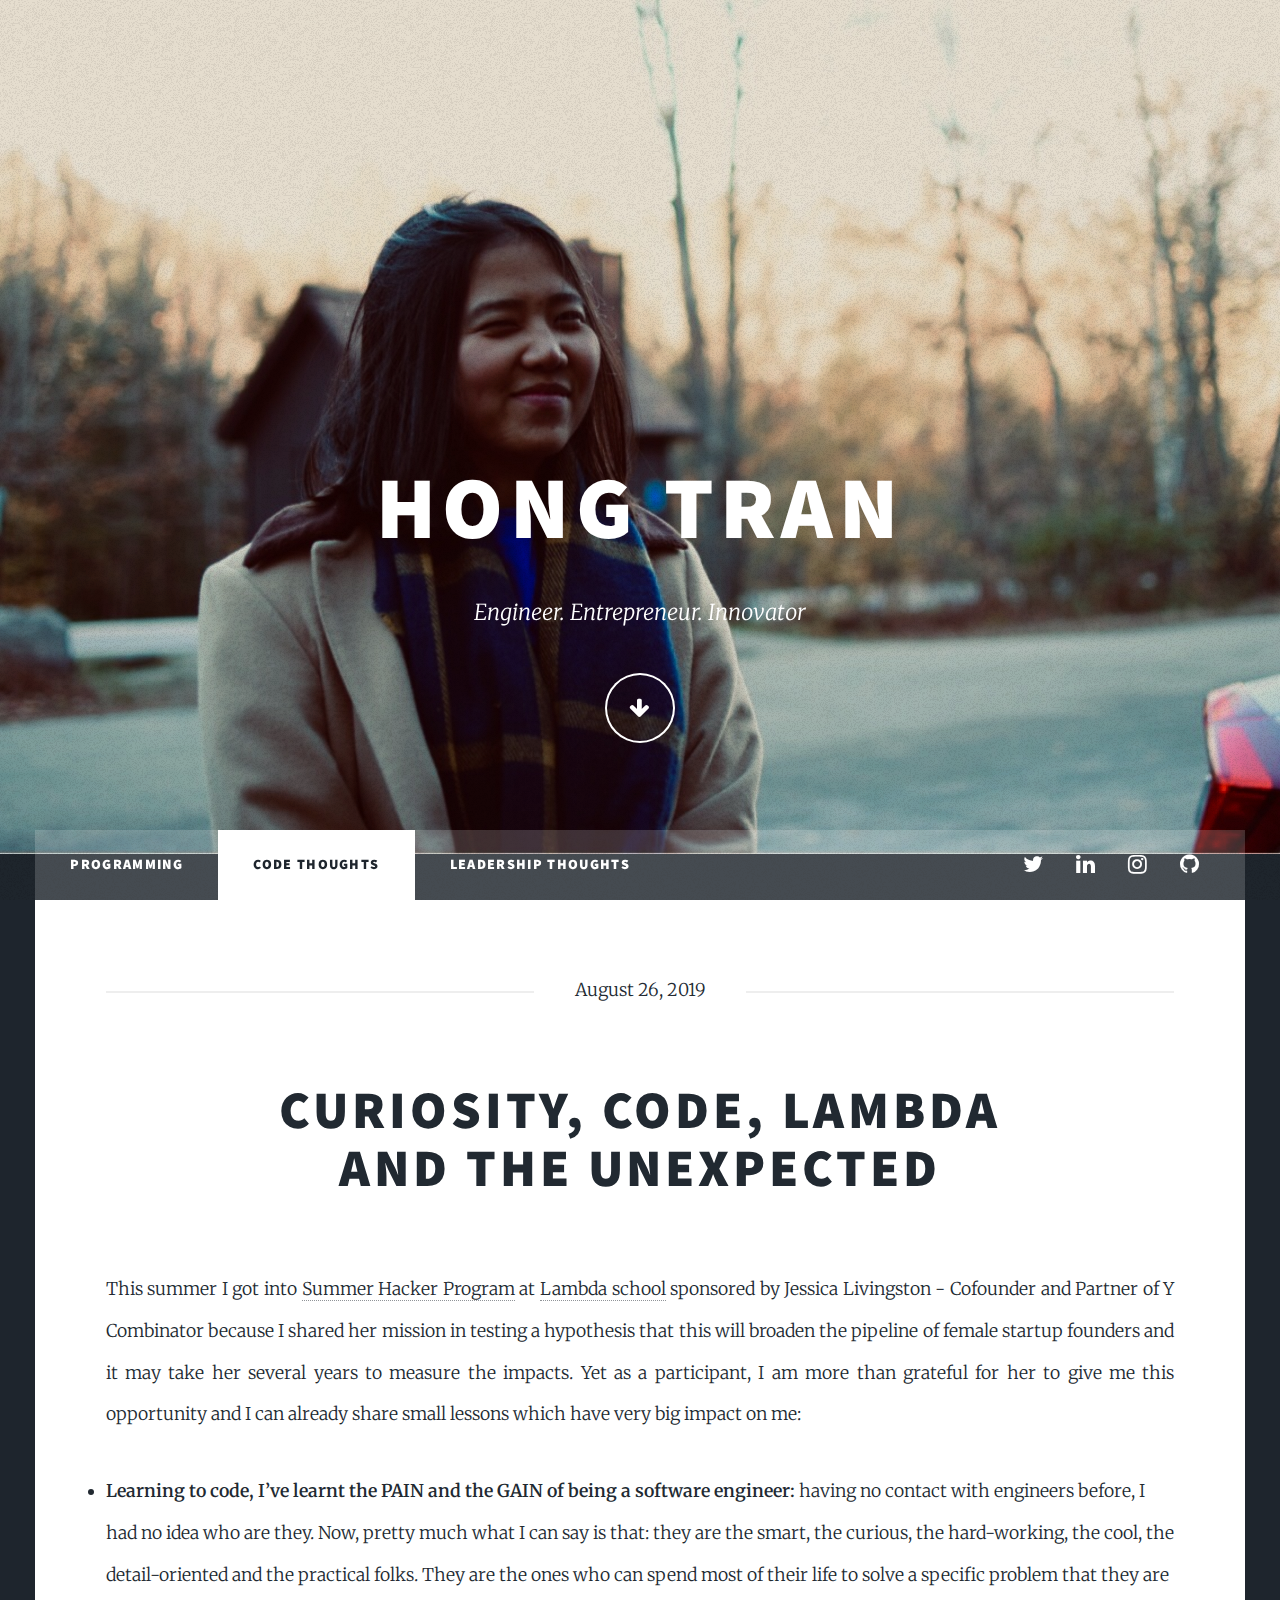
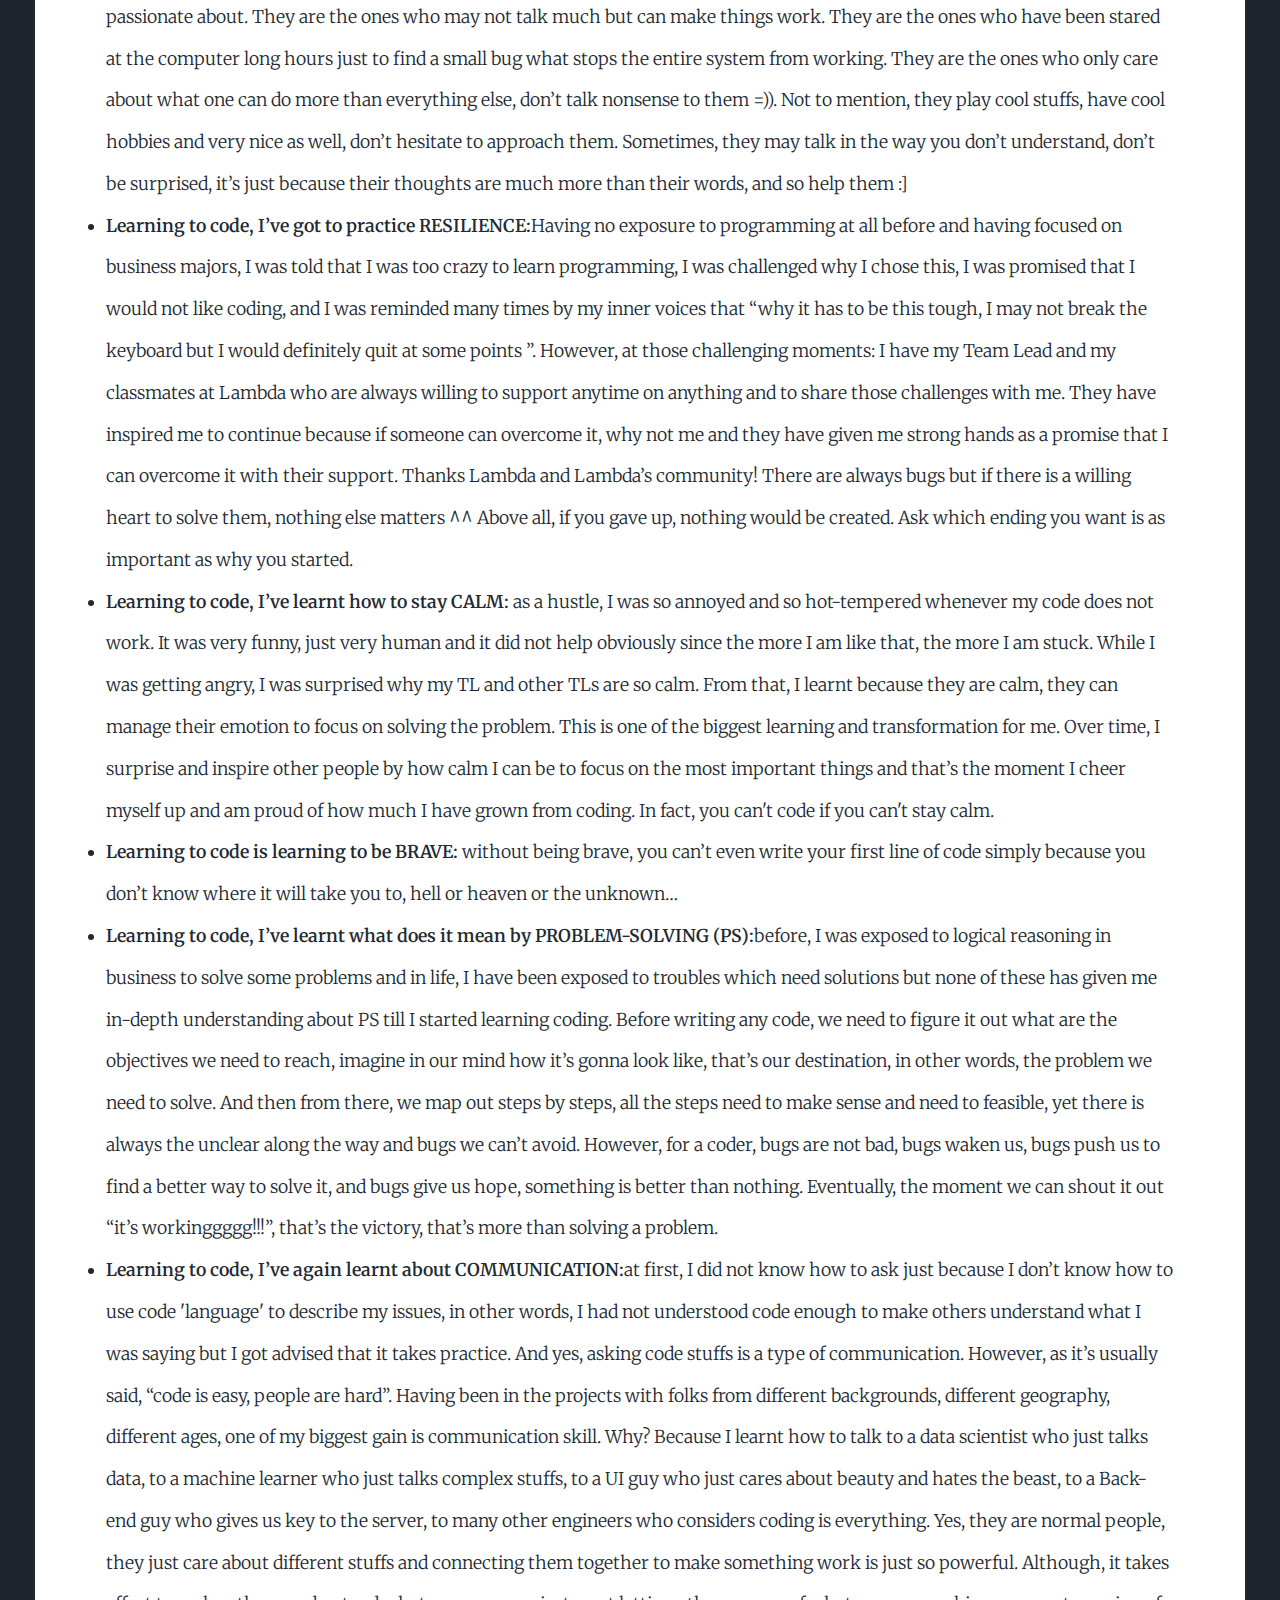
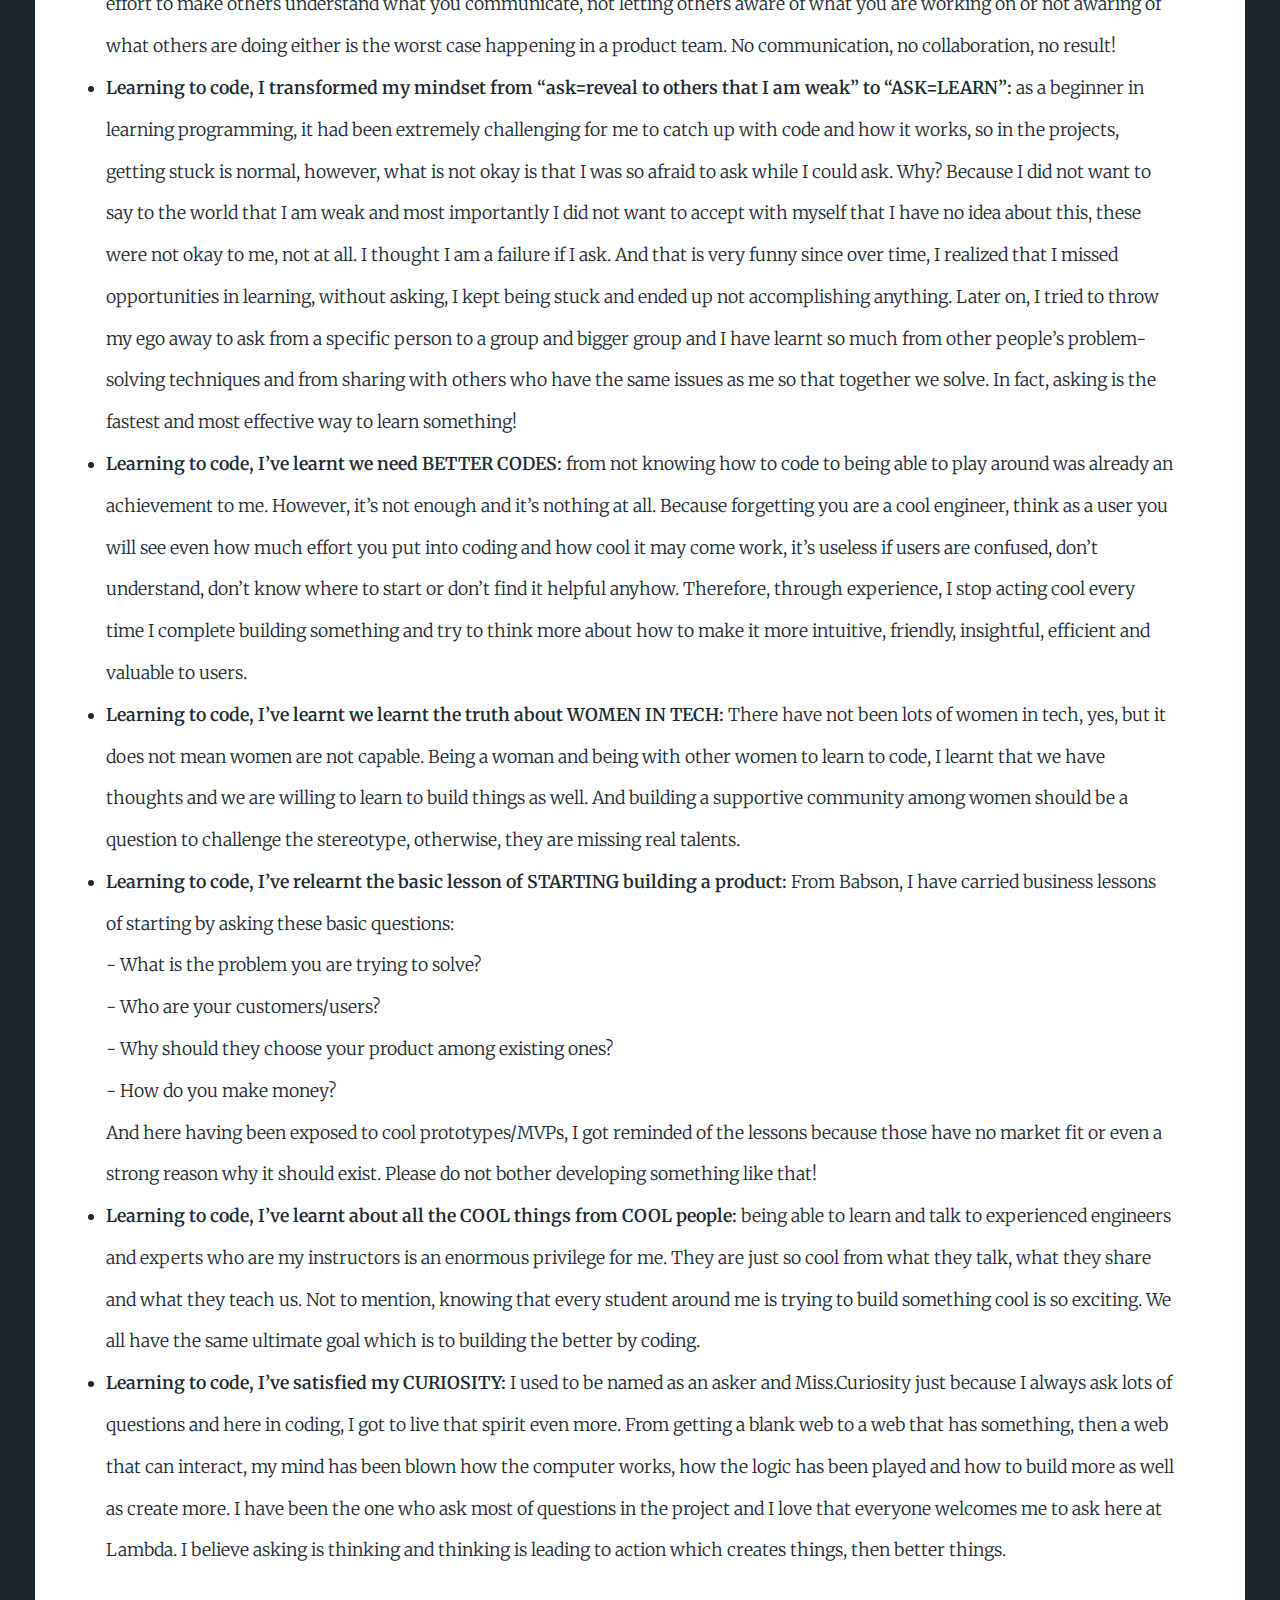
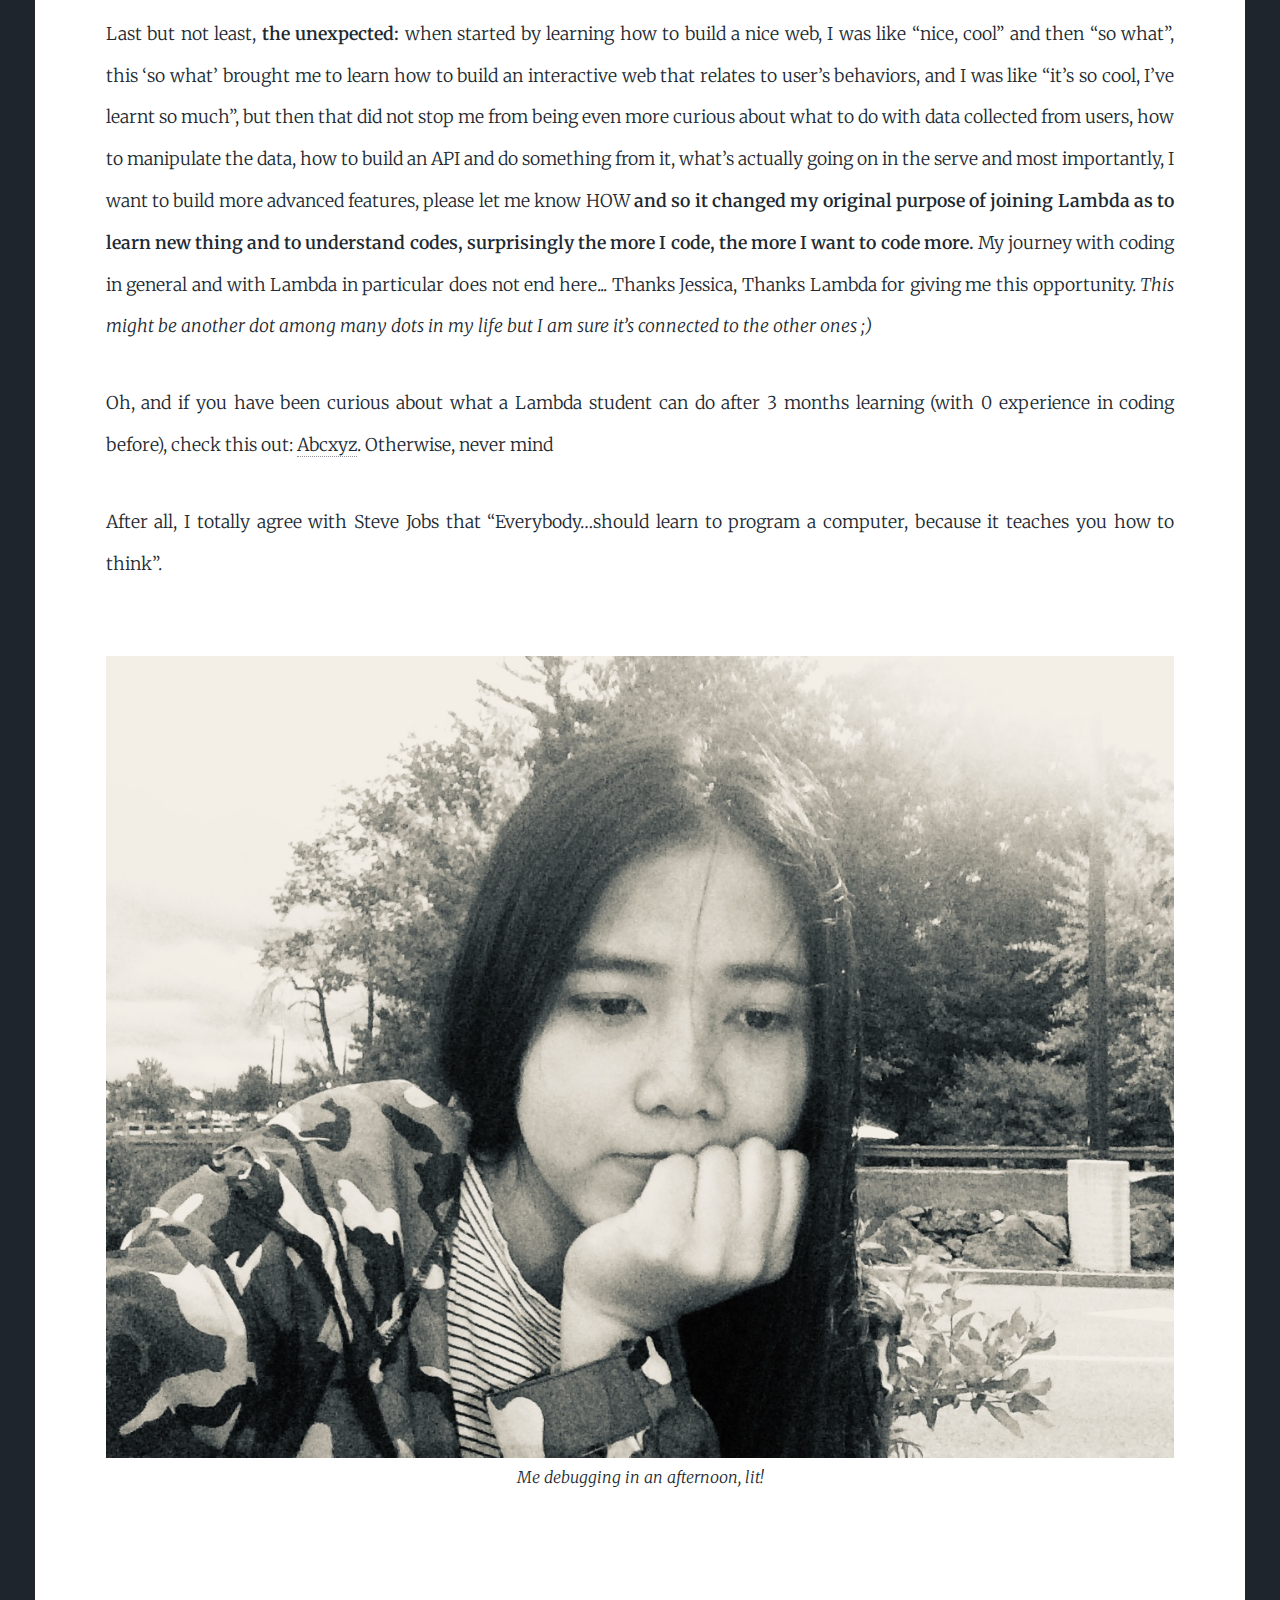
==== commit 6f423944: "off Moments page" ====
--- a/Code.html
+++ b/Code.html
@@ -33,7 +33,7 @@
                         <!-- <li><a href="Strategy.html">Strategy</a></li> -->
                         <li class="active"><a href="Code.html">Code Thoughts</a></li>
                         <li><a href="Leadership.html">Leadership Thoughts</a></li>
-                        <li><a href="Moments.html">Moments</a></li>
+                        <!-- <li><a href="Moments.html">Moments</a></li> -->
                     </ul>
                     <ul class="icons">
                         <li><a href="https://twitter.com/hongtranjessie" class="icon fa-twitter"><span class="label">Twitter</span></a></li>
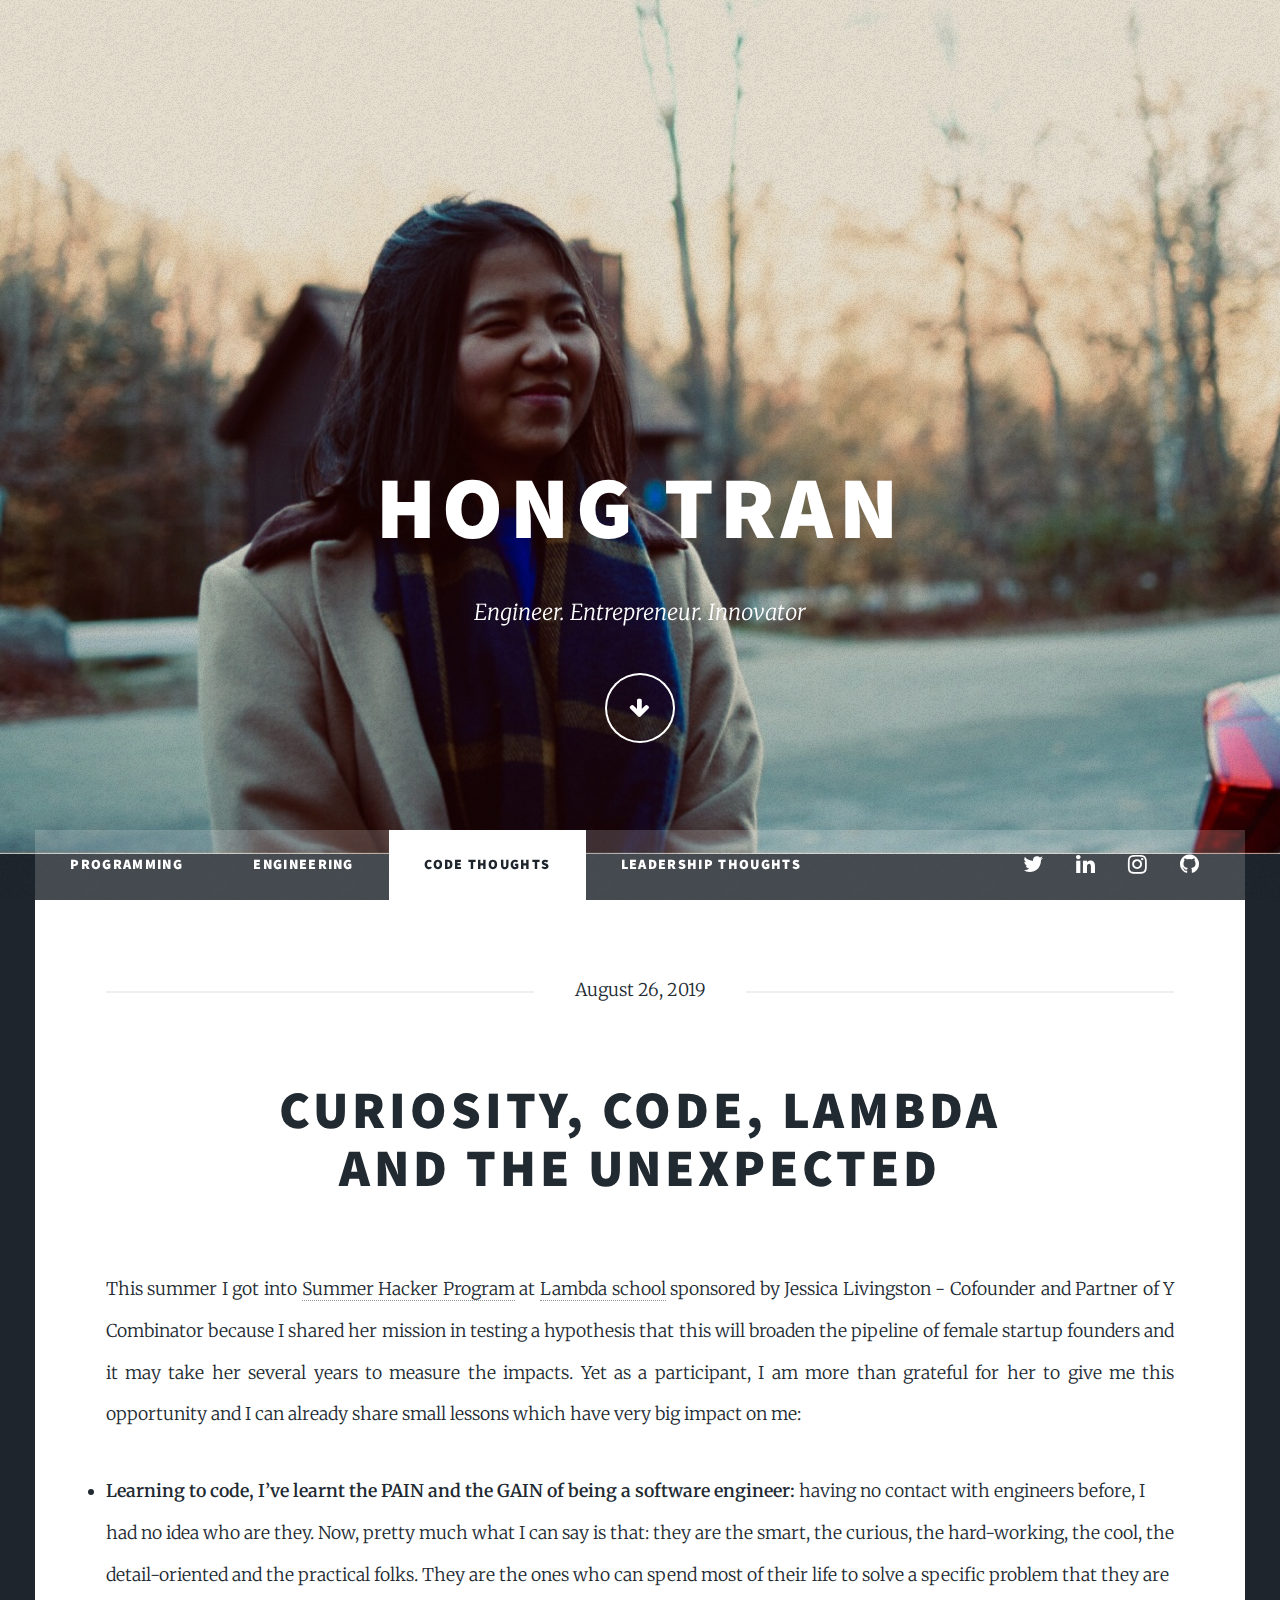
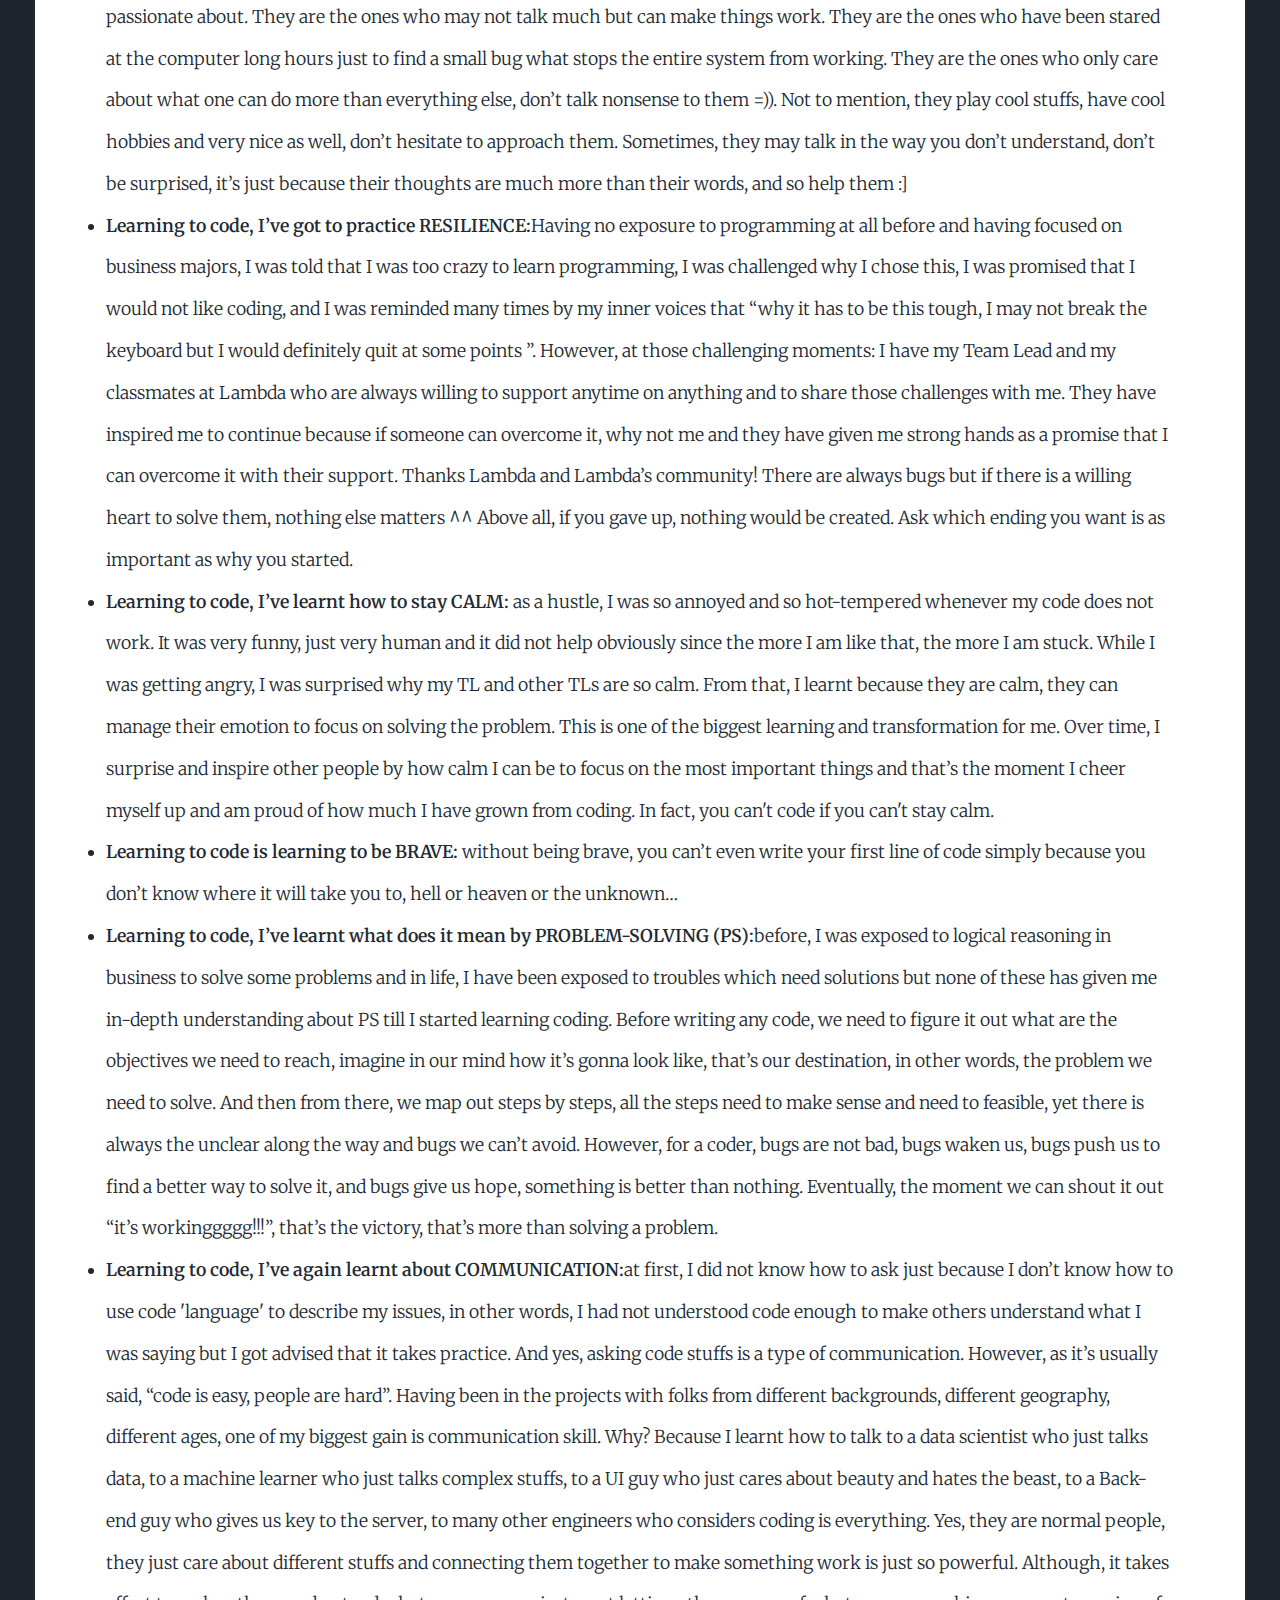
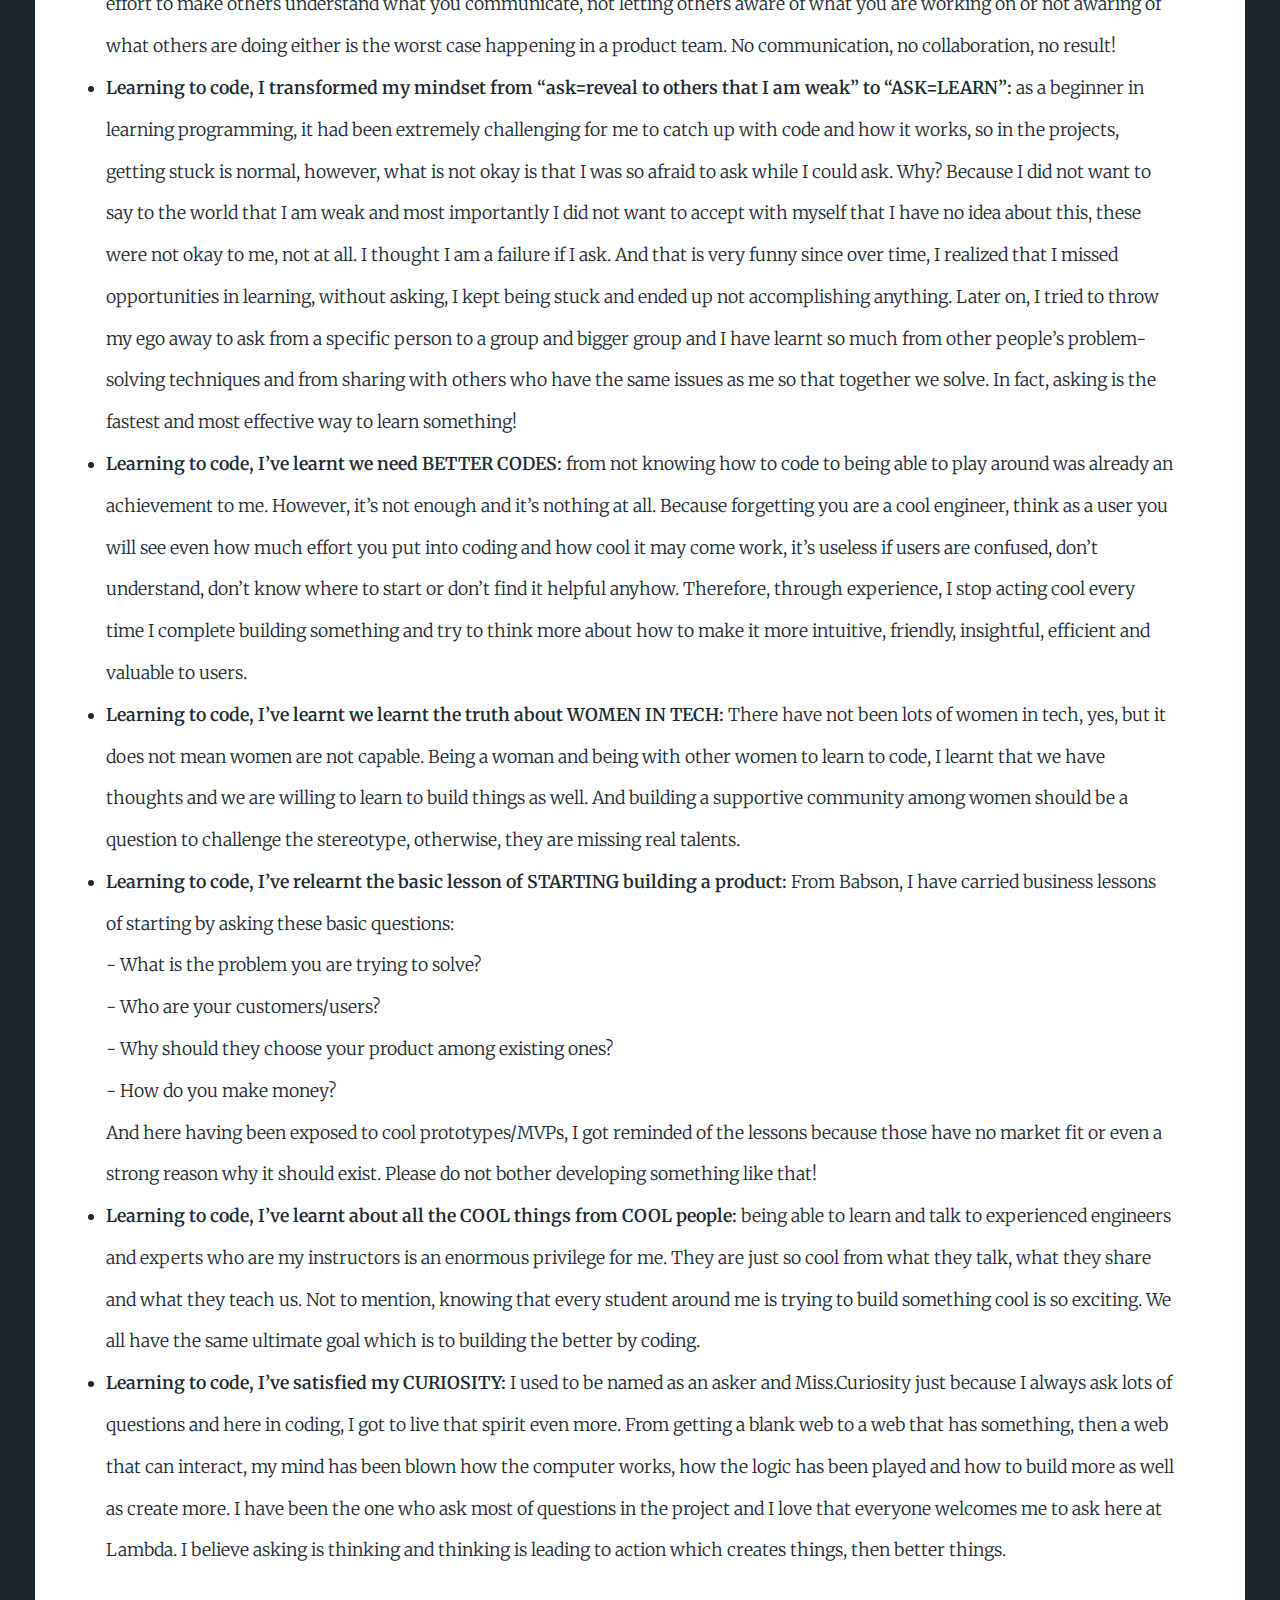
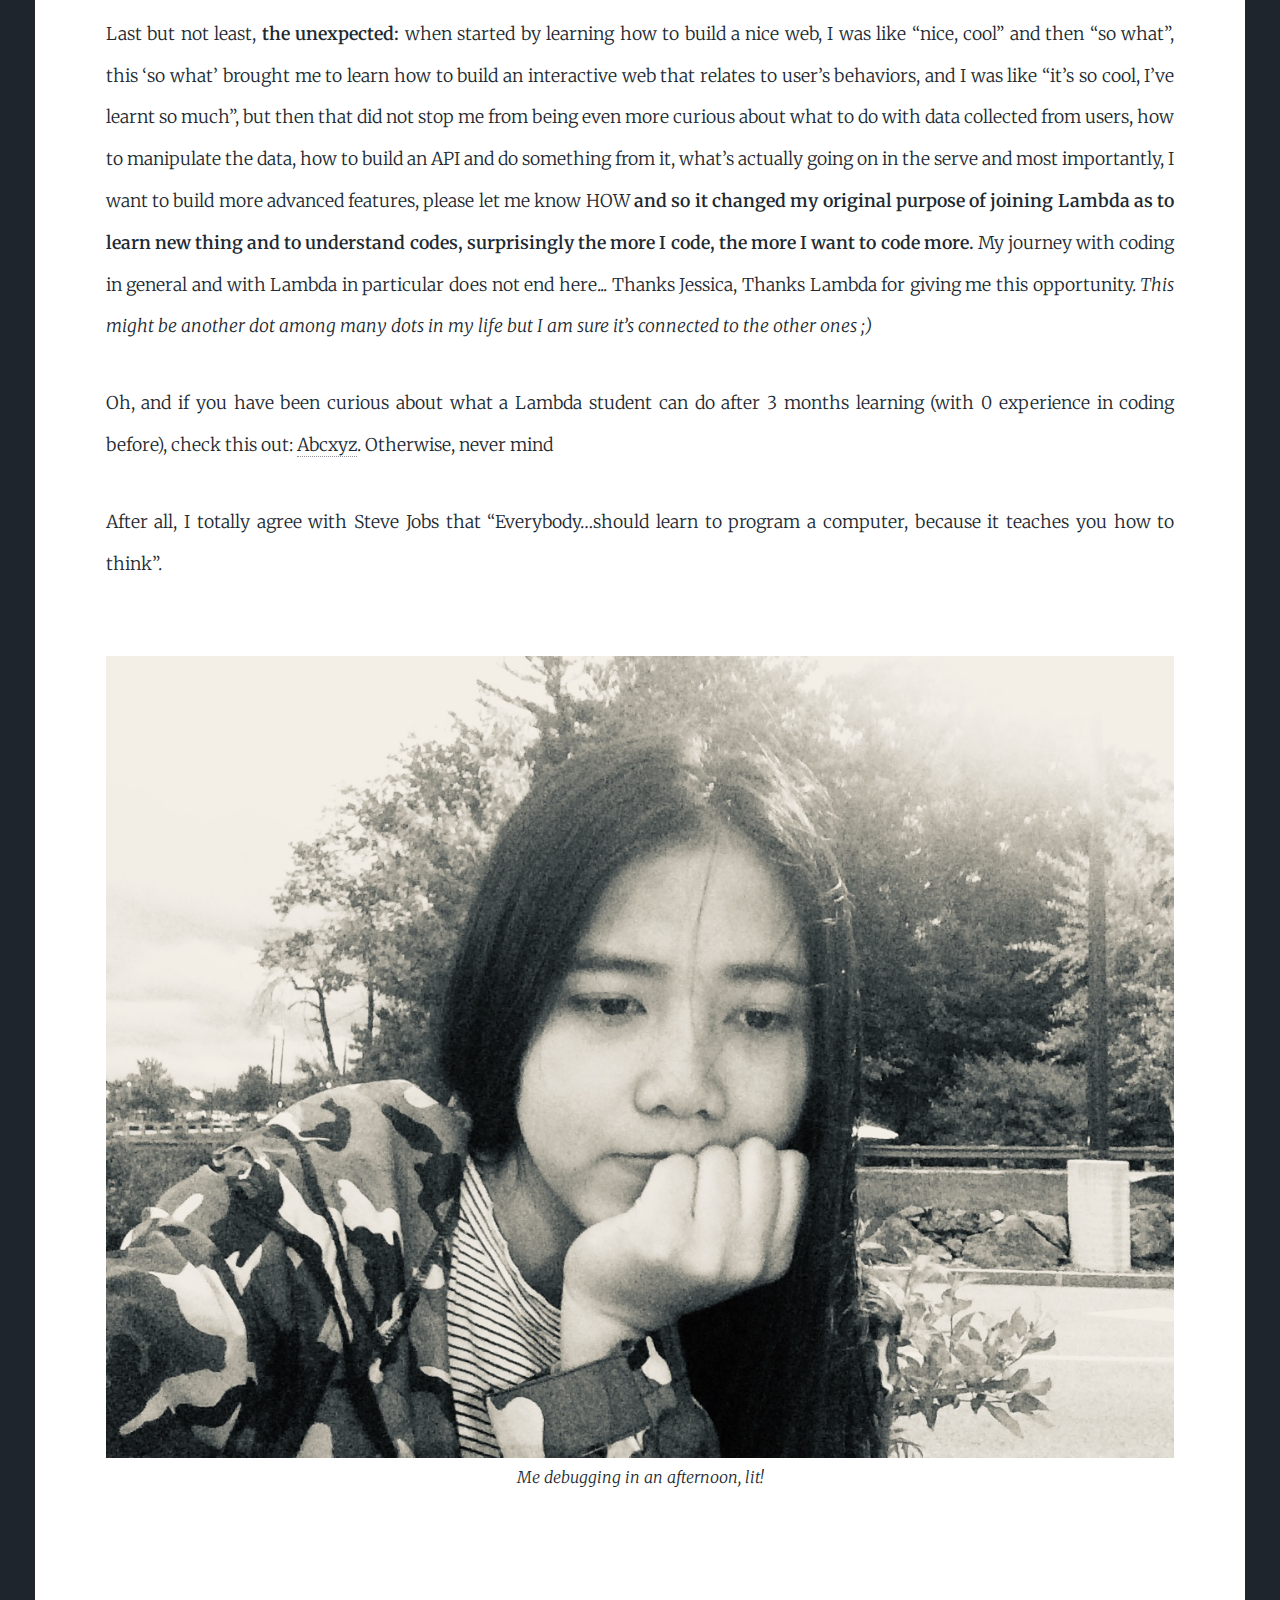
==== commit 807bffd4: "added Engineering page" ====
--- a/Code.html
+++ b/Code.html
@@ -30,10 +30,12 @@
                     <ul class="links">
                         <!-- <li><a href="index.html">Entrepreneurship</a></li> -->
                         <li><a href="Programming.html">Programming</a></li>
+                        <li><a href="Engineering.html">Engineering</a></li>
                         <!-- <li><a href="Strategy.html">Strategy</a></li> -->
                         <li class="active"><a href="Code.html">Code Thoughts</a></li>
                         <li><a href="Leadership.html">Leadership Thoughts</a></li>
                         <!-- <li><a href="Moments.html">Moments</a></li> -->
+                        
                     </ul>
                     <ul class="icons">
                         <li><a href="https://twitter.com/hongtranjessie" class="icon fa-twitter"><span class="label">Twitter</span></a></li>
